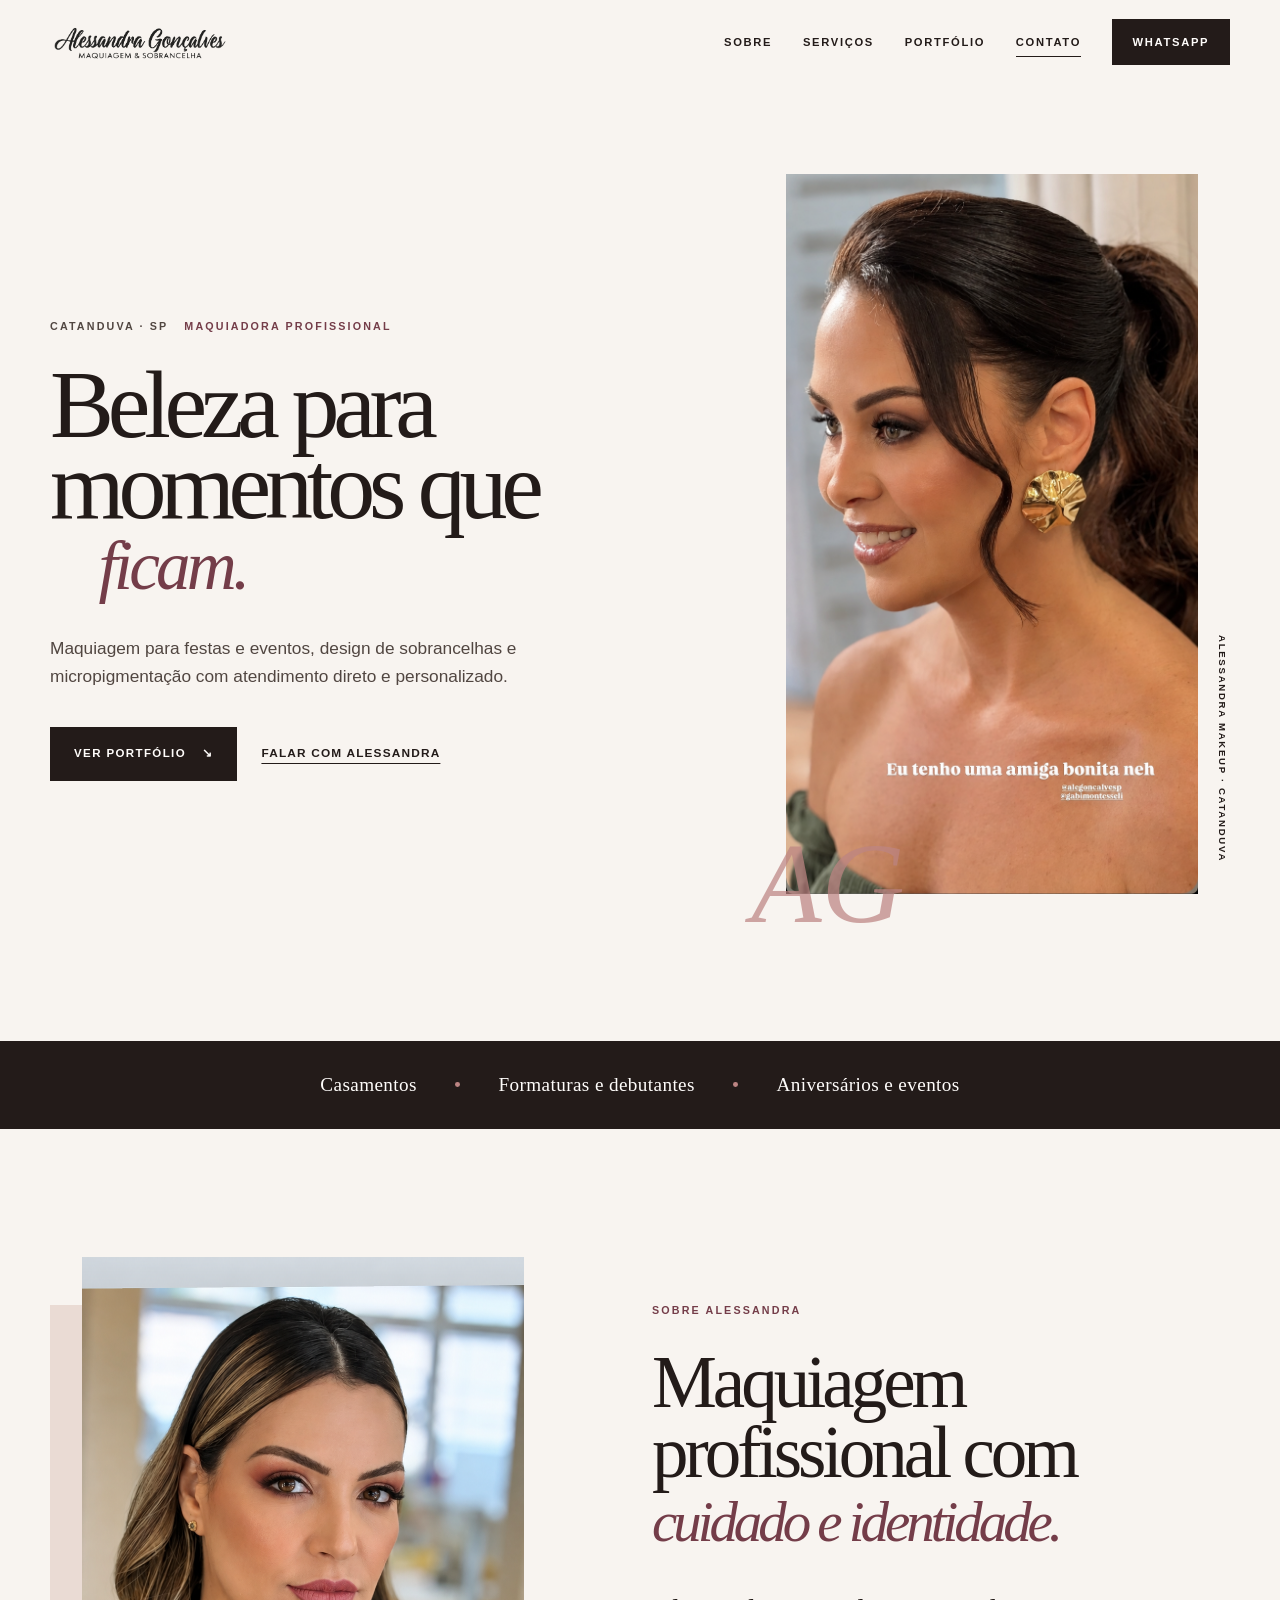
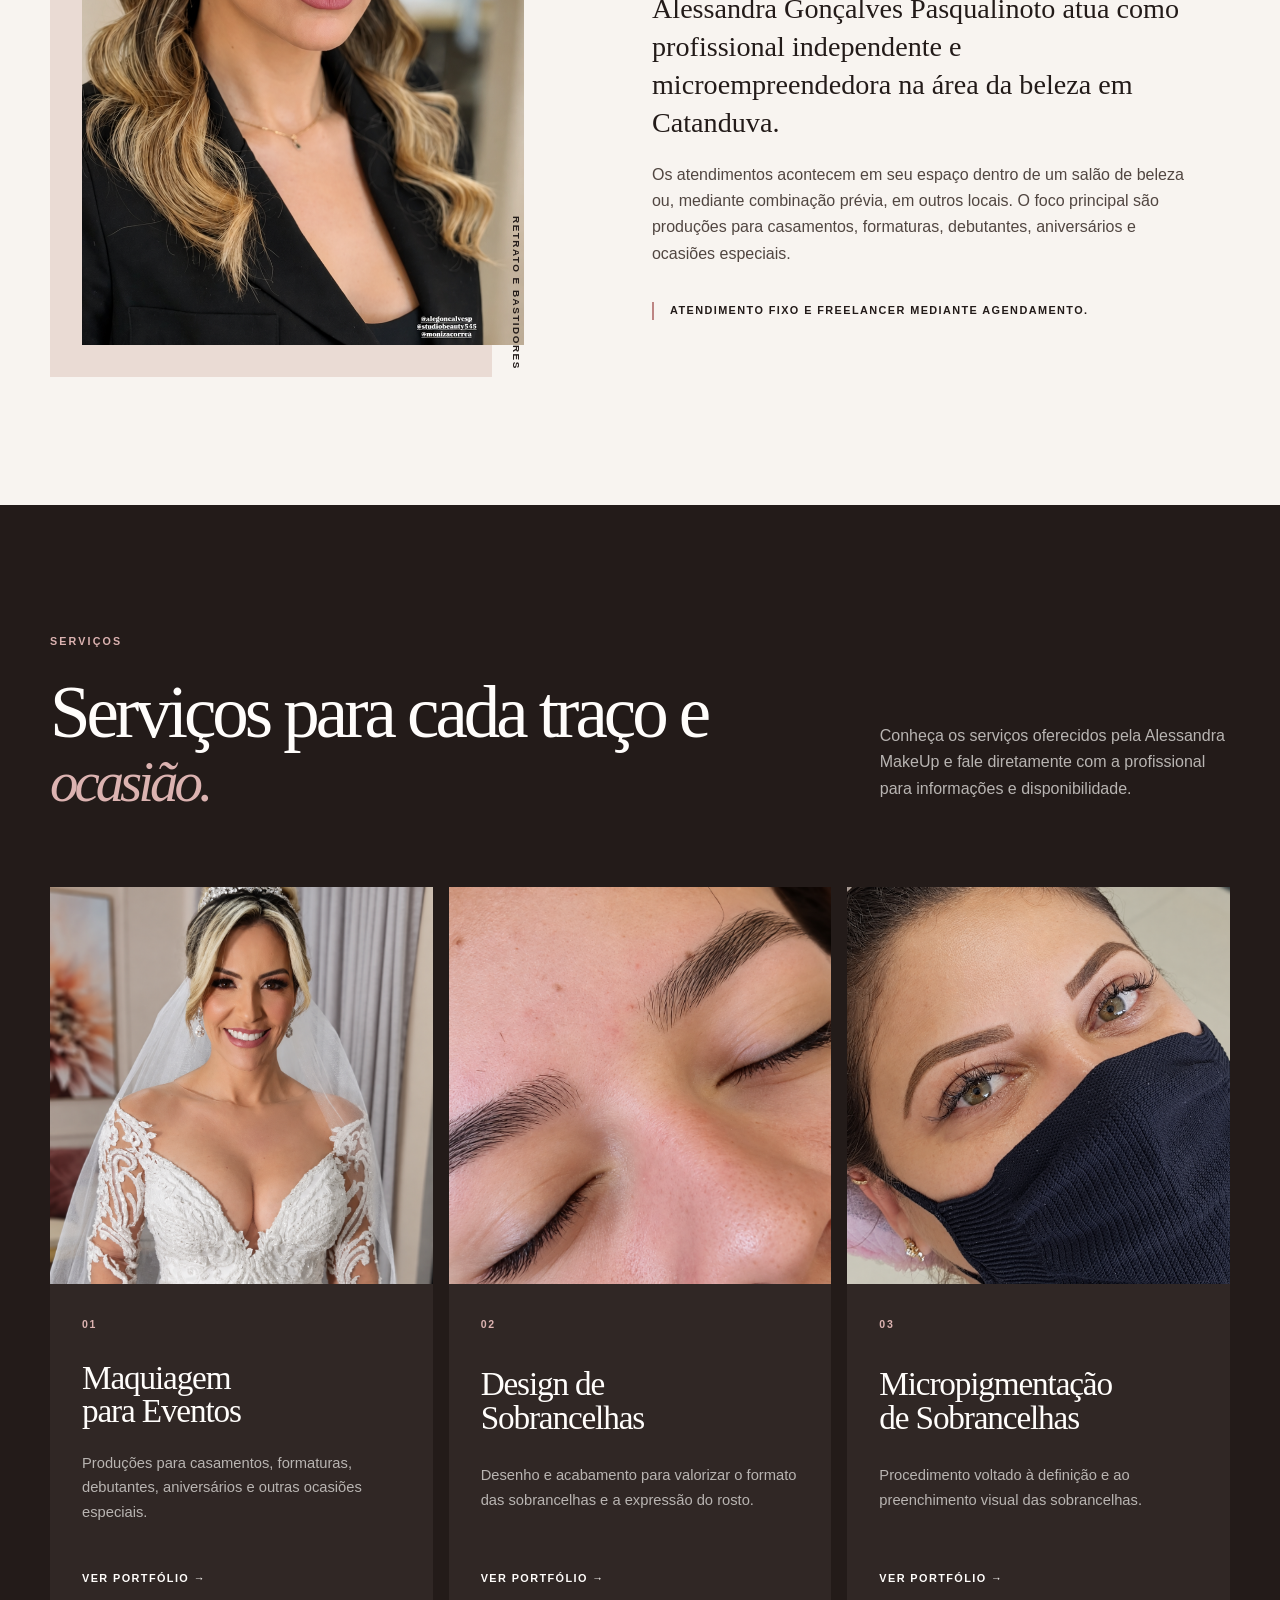
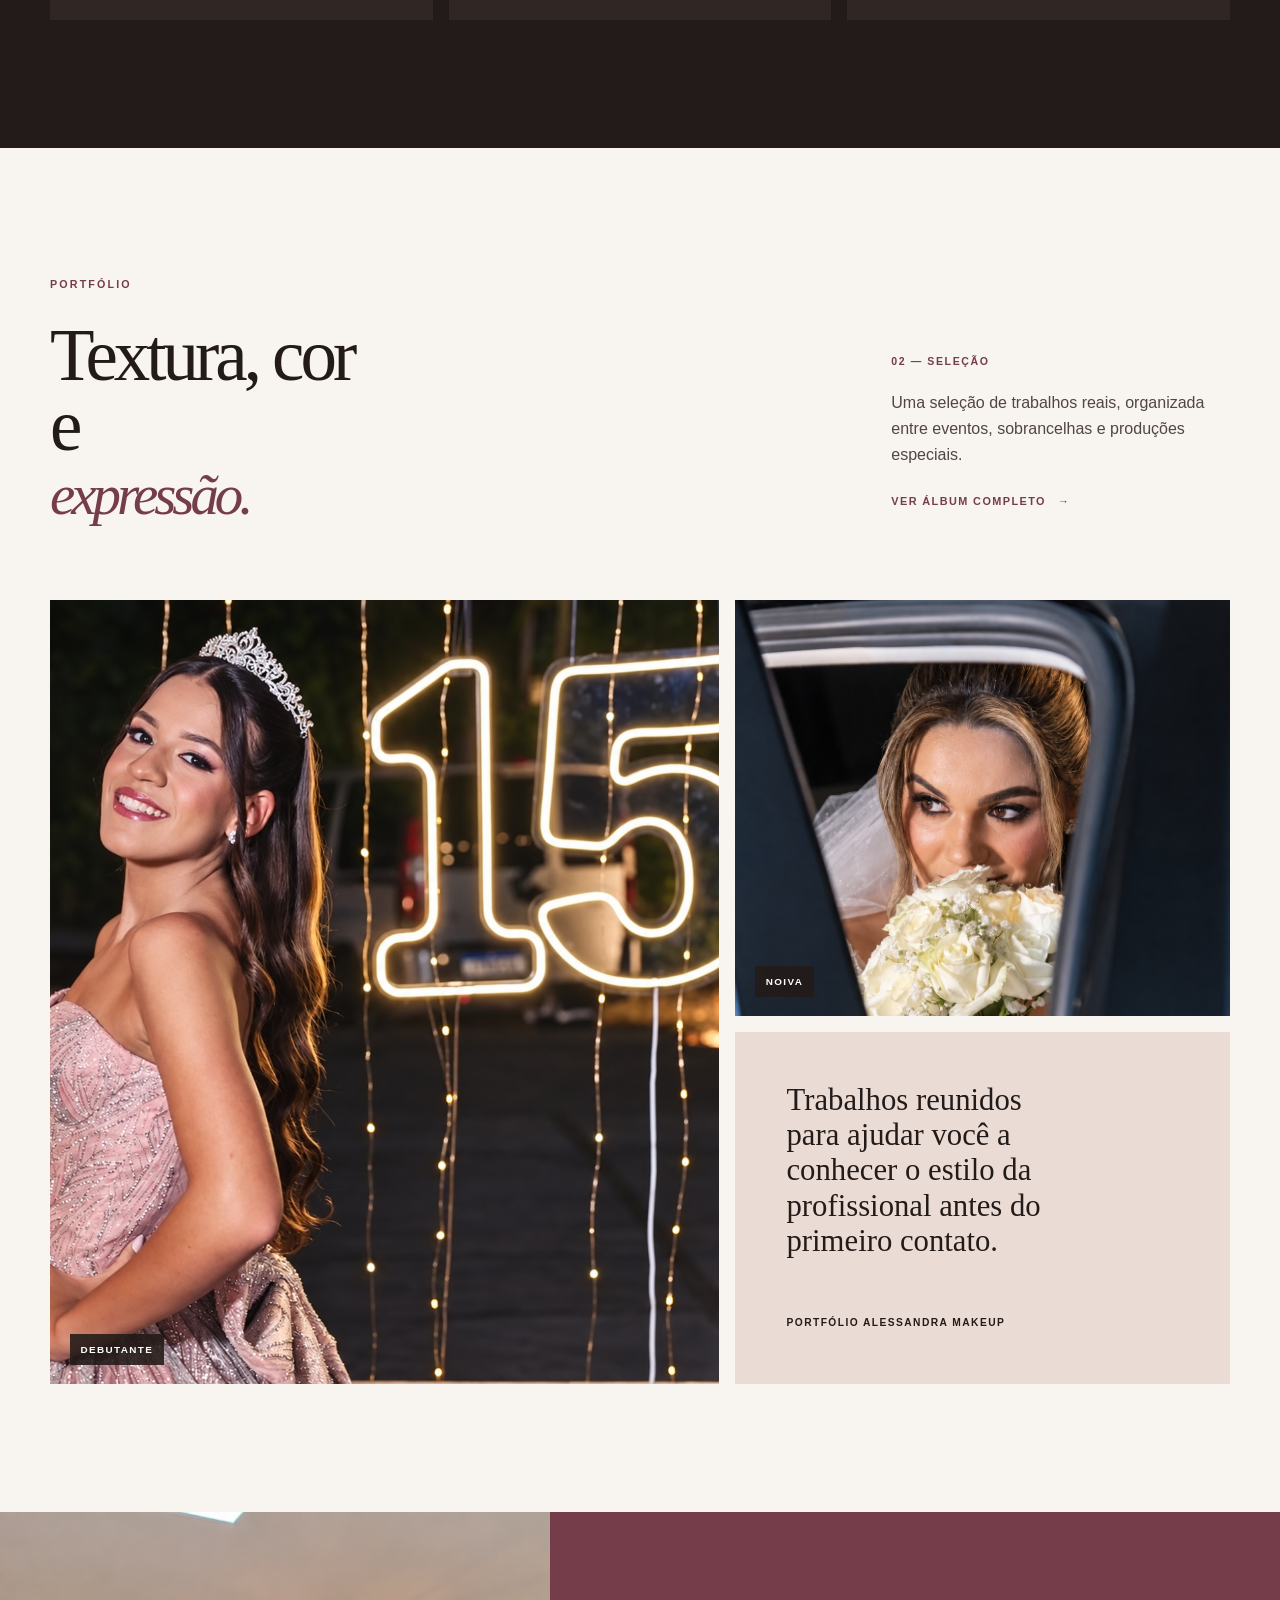
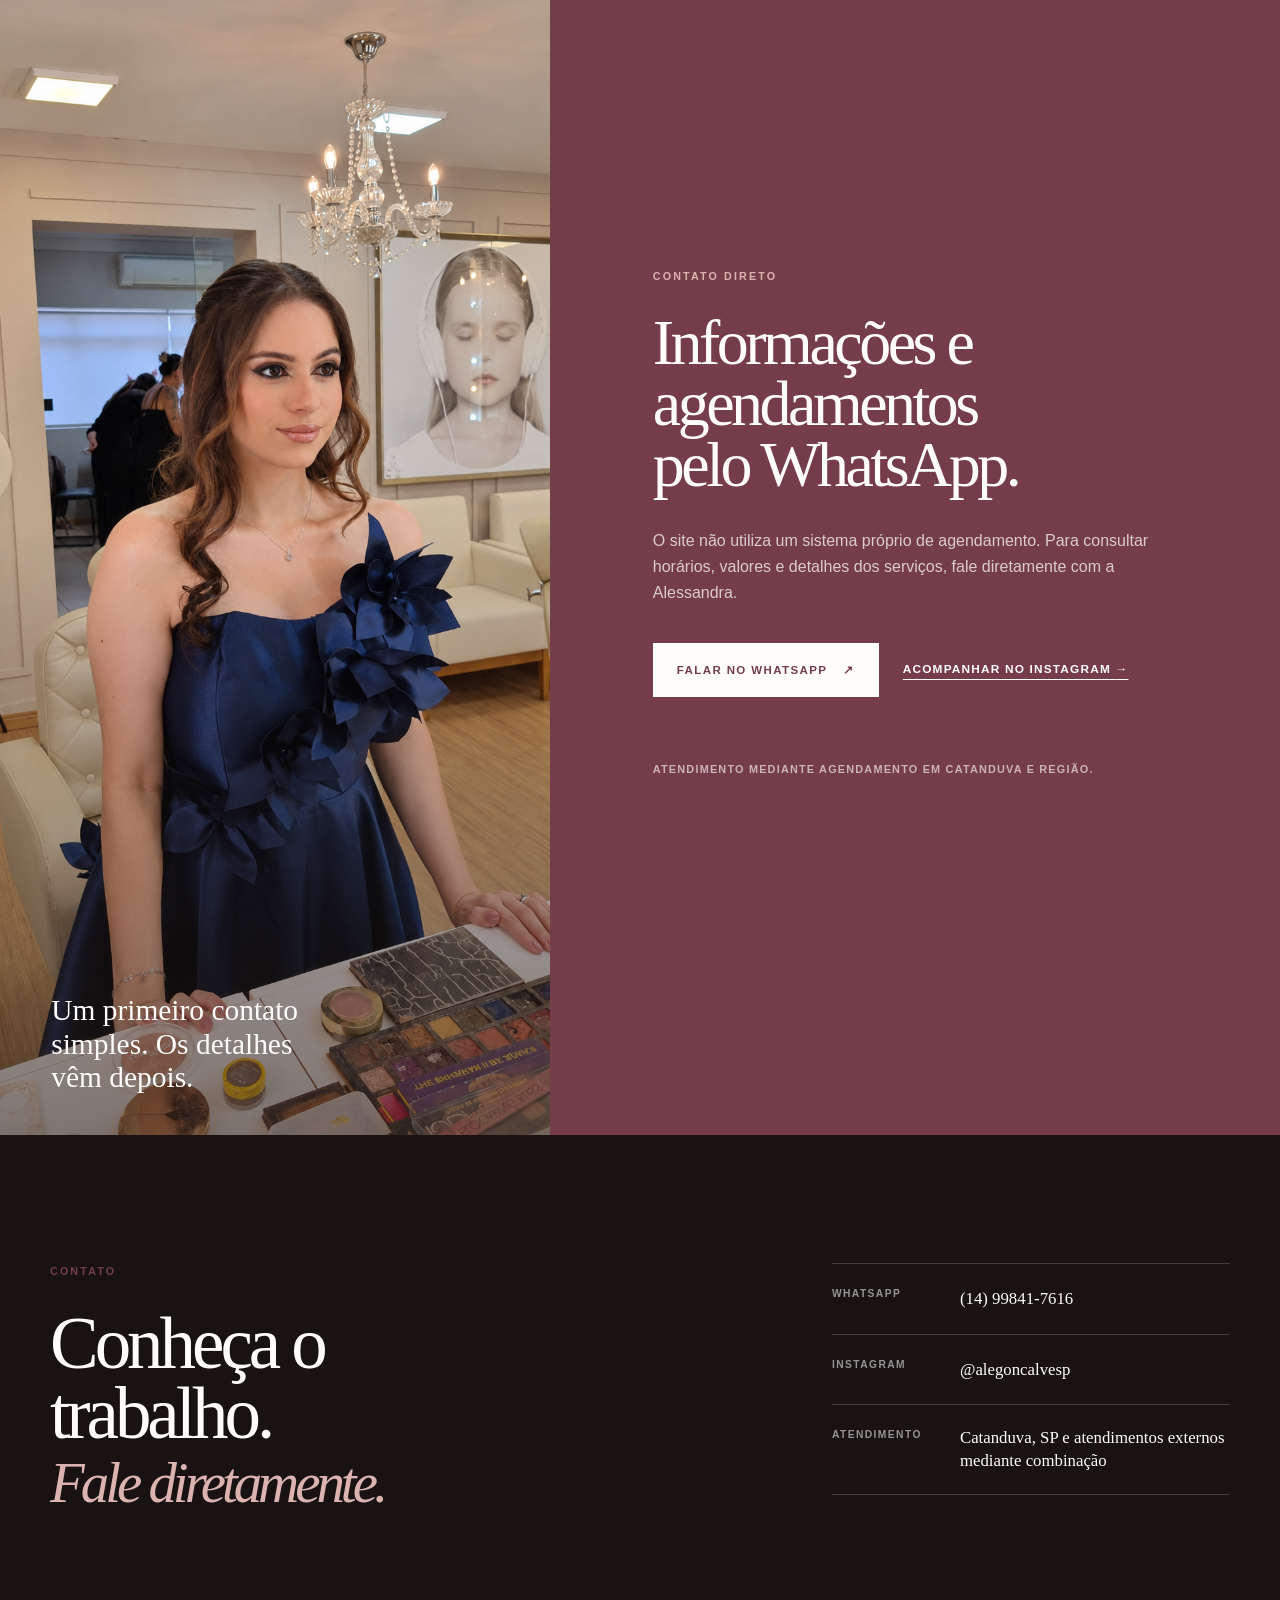
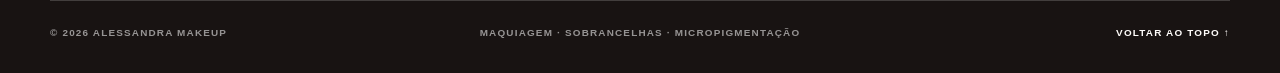
==== index.html @ fd6188e6 "cria site institucional da Alessandra MakeUp" ====
<!doctype html>
<html lang="pt-BR">
  <head>
    <meta charset="UTF-8" />
    <meta name="viewport" content="width=device-width, initial-scale=1.0" />
    <meta name="description" content="Portfólio da Alessandra MakeUp — maquiagem profissional, design de sobrancelhas e micropigmentação em Catanduva, SP." />
    <meta name="theme-color" content="#eadbd3" />
    <link rel="icon" type="image/svg+xml" href="data:image/svg+xml,%3Csvg xmlns='http://www.w3.org/2000/svg' viewBox='0 0 64 64'%3E%3Crect width='64' height='64' rx='16' fill='%23201512'/%3E%3Cpath d='M17 46 28.5 17h7L47 46h-8l-2-6.5H27L25 46Zm12-13h6l-3-9Z' fill='%23f7f0ea'/%3E%3C/svg%3E" />
    <title>Alessandra MakeUp | Maquiagem profissional em Catanduva</title>
    <link rel="stylesheet" href="styles.css?v=5" />
  </head>

  <body>
    <div class="scroll-progress" aria-hidden="true"><span></span></div>
    <a class="skip-link" href="#conteudo">Ir para o conteúdo</a>

    <header class="site-header">
      <a class="brand" href="#inicio" aria-label="Alessandra MakeUp — início">
        <img class="brand-logo" src="assets/logo-alessandra-goncalves.png?v=2" alt="Alessandra Gonçalves — Maquiagem &amp; Sobrancelha" />
      </a>
      <button class="menu-button" type="button" aria-expanded="false" aria-controls="main-nav" aria-label="Abrir menu">
        <span></span><span></span>
      </button>
      <nav class="main-nav" id="main-nav" aria-label="Navegação principal">
        <a href="#sobre">Sobre</a>
        <a href="#servicos">Serviços</a>
        <a href="#portfolio">Portfólio</a>
        <a href="#contato">Contato</a>
        <a class="nav-cta" href="https://wa.me/5514998417616?text=Ol%C3%A1%20Alessandra%2C%20vim%20pelo%20site%20e%20gostaria%20de%20saber%20mais%20sobre%20os%20servi%C3%A7os." target="_blank" rel="noopener noreferrer">WhatsApp</a>
      </nav>
    </header>

    <main id="conteudo">
      <section class="hero" id="inicio" aria-labelledby="hero-title">
        <div class="hero-copy" data-reveal>
          <p class="eyebrow"><span>Catanduva · SP</span> Maquiadora profissional</p>
          <h1 id="hero-title">Beleza para momentos que <em>ficam.</em></h1>
          <p class="hero-intro">Maquiagem para festas e eventos, design de sobrancelhas e micropigmentação com atendimento direto e personalizado.</p>
          <div class="hero-actions">
            <a class="button button-primary" href="#portfolio">Ver portfólio <span aria-hidden="true">↘</span></a>
            <a class="text-link" href="#contato">Falar com Alessandra</a>
          </div>
        </div>

        <div class="hero-art" data-reveal>
          <figure class="hero-image">
            <img src="assets/portfolio/maquiagem/maquiagem-01.png" alt="Maquiagem profissional com acabamento iluminado e penteado preso" width="1024" height="1536" />
          </figure>
          <p class="vertical-note">ALESSANDRA MAKEUP · CATANDUVA</p>
          <div class="hero-signature" aria-hidden="true">AG</div>
        </div>

        <div class="hero-index" aria-hidden="true"><span>01</span><span>06</span></div>
      </section>

      <div class="service-marquee" aria-label="Especialidades">
        <span>Casamentos</span><i aria-hidden="true"></i>
        <span>Formaturas e debutantes</span><i aria-hidden="true"></i>
        <span>Aniversários e eventos</span>
      </div>

      <section class="about section-shell" id="sobre" aria-labelledby="about-title">
        <div class="section-number" aria-hidden="true">01</div>
        <div class="about-image-wrap" data-reveal>
          <figure class="about-image">
            <img src="assets/portfolio/maquiagem/maquiagem-22.png" alt="Produção de maquiagem profissional em tons rosados" width="1024" height="1536" />
          </figure>
          <span class="image-caption">Retrato e bastidores</span>
        </div>
        <div class="about-copy" data-reveal>
          <p class="section-label">Sobre Alessandra</p>
          <h2 id="about-title">Maquiagem profissional com <em>cuidado e identidade.</em></h2>
          <p class="lead">Alessandra Gonçalves Pasqualinoto atua como profissional independente e microempreendedora na área da beleza em Catanduva.</p>
          <p>Os atendimentos acontecem em seu espaço dentro de um salão de beleza ou, mediante combinação prévia, em outros locais. O foco principal são produções para casamentos, formaturas, debutantes, aniversários e ocasiões especiais.</p>
          <p class="content-note">Atendimento fixo e freelancer mediante agendamento.</p>
        </div>
      </section>

      <section class="services" id="servicos" aria-labelledby="services-title">
        <div class="services-heading section-shell" data-reveal>
          <div>
            <p class="section-label section-label-light">Serviços</p>
            <h2 id="services-title">Serviços para cada traço e <em>ocasião.</em></h2>
          </div>
          <p>Conheça os serviços oferecidos pela Alessandra MakeUp e fale diretamente com a profissional para informações e disponibilidade.</p>
        </div>

        <div class="service-grid section-shell">
          <a class="service-card" href="maquiagem.html?v=4" data-reveal aria-label="Conhecer maquiagem para eventos">
            <div class="service-image service-image-one" aria-hidden="true"><img src="assets/portfolio/maquiagem/maquiagem-14.png" alt="" width="1024" height="1536" /></div>
            <div class="service-card-content">
              <span class="service-index">01</span><h3>Maquiagem<br />para Eventos</h3>
              <p>Produções para casamentos, formaturas, debutantes, aniversários e outras ocasiões especiais.</p>
              <span class="service-card-link">Ver portfólio <span aria-hidden="true">→</span></span>
            </div>
          </a>

          <a class="service-card" href="design-sobrancelhas.html?v=4" data-reveal aria-label="Conhecer design de sobrancelhas">
            <div class="service-image service-image-two" aria-hidden="true"><img src="assets/portfolio/design-sobrancelhas/design-03.png" alt="" width="1024" height="1024" /></div>
            <div class="service-card-content">
              <span class="service-index">02</span><h3>Design de<br />Sobrancelhas</h3>
              <p>Desenho e acabamento para valorizar o formato das sobrancelhas e a expressão do rosto.</p>
              <span class="service-card-link">Ver portfólio <span aria-hidden="true">→</span></span>
            </div>
          </a>

          <a class="service-card" href="micropigmentacao.html?v=4" data-reveal aria-label="Conhecer micropigmentação de sobrancelhas">
            <div class="service-image service-image-three" aria-hidden="true"><img src="assets/portfolio/micropigmentacao/micropigmentacao-01.png" alt="" width="1024" height="1024" /></div>
            <div class="service-card-content">
              <span class="service-index">03</span><h3>Micropigmentação<br />de Sobrancelhas</h3>
              <p>Procedimento voltado à definição e ao preenchimento visual das sobrancelhas.</p>
              <span class="service-card-link">Ver portfólio <span aria-hidden="true">→</span></span>
            </div>
          </a>
        </div>
      </section>

      <section class="portfolio section-shell" id="portfolio" aria-labelledby="portfolio-title">
        <div class="portfolio-heading" data-reveal>
          <div>
            <p class="section-label">Portfólio</p>
            <h2 id="portfolio-title">Textura, cor<br />e <em>expressão.</em></h2>
          </div>
          <div class="portfolio-intro">
            <span>02 — Seleção</span>
            <p>Uma seleção de trabalhos reais, organizada entre eventos, sobrancelhas e produções especiais.</p>
            <a class="portfolio-album-link" href="galeria.html?v=1">Ver álbum completo <span aria-hidden="true">→</span></a>
          </div>
        </div>

        <div class="portfolio-grid" data-reveal>
          <figure class="portfolio-item portfolio-main">
            <img src="assets/portfolio/maquiagem/maquiagem-19.png" alt="Maquiagem para festa de debutante" width="1024" height="1536" />
            <figcaption>Debutante</figcaption>
          </figure>
          <figure class="portfolio-item portfolio-wide">
            <img src="assets/portfolio/maquiagem/maquiagem-17.png" alt="Noiva com maquiagem profissional e buquê" width="1024" height="1536" />
            <figcaption>Noiva</figcaption>
          </figure>
          <figure class="portfolio-item portfolio-small">
            <img src="assets/portfolio/micropigmentacao/micropigmentacao-05.png" alt="Detalhe do resultado de sobrancelhas" width="1024" height="1024" />
            <figcaption>Sobrancelhas</figcaption>
          </figure>
          <div class="portfolio-quote">
            <p>Trabalhos reunidos para ajudar você a conhecer o estilo da profissional antes do primeiro contato.</p>
            <span>Portfólio Alessandra MakeUp</span>
          </div>
        </div>
      </section>

      <section class="booking" id="contato" aria-labelledby="booking-title">
        <div class="booking-art" data-reveal>
          <figure class="booking-image">
            <img src="assets/portfolio/maquiagem/maquiagem-21.png" alt="Cliente após produção de maquiagem profissional" width="1024" height="1536" />
          </figure>
          <p>Um primeiro contato simples. Os detalhes vêm depois.</p>
        </div>

        <div class="booking-form-wrap" data-reveal>
          <p class="section-label section-label-light">Contato direto</p>
          <h2 id="booking-title">Informações e agendamentos pelo WhatsApp.</h2>
          <p class="contact-copy">O site não utiliza um sistema próprio de agendamento. Para consultar horários, valores e detalhes dos serviços, fale diretamente com a Alessandra.</p>
          <div class="contact-actions">
            <a class="button button-light" href="https://wa.me/5514998417616?text=Ol%C3%A1%20Alessandra%2C%20vim%20pelo%20site%20e%20gostaria%20de%20saber%20mais%20sobre%20os%20servi%C3%A7os." data-contact="whatsapp" target="_blank" rel="noopener noreferrer">Falar no WhatsApp <span aria-hidden="true">↗</span></a>
            <a class="instagram-link" href="https://www.instagram.com/alegoncalvesp/" data-contact="instagram" target="_blank" rel="noopener noreferrer">Acompanhar no Instagram <span aria-hidden="true">→</span></a>
          </div>
          <p class="form-status" id="contact-status" role="status" aria-live="polite"></p>
          <p class="contact-helper">Atendimento mediante agendamento em Catanduva e região.</p>
        </div>
      </section>
    </main>

    <footer class="footer" id="rodape" aria-labelledby="contact-title">
      <div class="footer-top section-shell">
        <div class="footer-title" data-reveal>
          <p class="section-label">Contato</p>
          <h2 id="contact-title">Conheça o trabalho. <em>Fale diretamente.</em></h2>
        </div>
        <div class="contact-list" data-reveal>
          <div><span>WhatsApp</span><a href="https://wa.me/5514998417616?text=Ol%C3%A1%20Alessandra%2C%20vim%20pelo%20site%20e%20gostaria%20de%20saber%20mais%20sobre%20os%20servi%C3%A7os." target="_blank" rel="noopener noreferrer"><strong>(14) 99841-7616</strong></a></div>
          <div><span>Instagram</span><a href="https://www.instagram.com/alegoncalvesp/" target="_blank" rel="noopener noreferrer"><strong>@alegoncalvesp</strong></a></div>
          <div><span>Atendimento</span><strong>Catanduva, SP e atendimentos externos mediante combinação</strong></div>
        </div>
      </div>
      <div class="footer-bottom section-shell">
        <span>© <span id="current-year"></span> Alessandra MakeUp</span>
        <span>Maquiagem · Sobrancelhas · Micropigmentação</span>
        <a href="#inicio">Voltar ao topo ↑</a>
      </div>
    </footer>

    <script src="script.js"></script>
  </body>
</html>
---- styles.css ----
:root {
  --ink: #231b19;
  --ink-soft: #514641;
  --paper: #f8f4f0;
  --paper-strong: #fffdfb;
  --blush: #eadbd4;
  --rose: #bd8583;
  --wine: #743d49;
  --line: rgba(35, 27, 25, 0.14);
  --serif: Didot, "Bodoni MT", "Times New Roman", serif;
  --sans: Inter, "Segoe UI", Arial, sans-serif;
  --script: "Segoe Script", "Brush Script MT", cursive;
  --shell: min(1180px, calc(100vw - 4rem));
  --section-space: clamp(6rem, 10vw, 10rem);
}

* { box-sizing: border-box; }

html {
  scroll-behavior: smooth;
  scroll-padding-top: 1.5rem;
}

body {
  margin: 0;
  overflow-x: clip;
  background: var(--paper);
  color: var(--ink);
  font-family: var(--sans);
  font-size: 1rem;
  line-height: 1.65;
  text-rendering: optimizeLegibility;
}

body.menu-open { overflow: hidden; }

img {
  display: block;
  max-width: 100%;
}

a { color: inherit; }
button, input, select { font: inherit; }

::selection {
  background: var(--wine);
  color: var(--paper-strong);
}

.scroll-progress {
  position: fixed;
  z-index: 100;
  inset: 0 0 auto;
  height: 2px;
  pointer-events: none;
}

.scroll-progress span {
  display: block;
  width: 0;
  height: 100%;
  background: var(--wine);
}

.skip-link {
  position: fixed;
  z-index: 300;
  top: 1rem;
  left: 1rem;
  padding: 0.7rem 1rem;
  background: var(--ink);
  color: var(--paper-strong);
  transform: translateY(-180%);
}

.skip-link:focus { transform: translateY(0); }

.section-shell { width: var(--shell); margin-inline: auto; }

/* Cabeçalho editorial — parte natural do documento, sem flutuação */
.site-header {
  position: relative;
  z-index: 20;
  width: var(--shell);
  min-height: 5.25rem;
  margin-inline: auto;
  display: grid;
  grid-template-columns: minmax(10rem, 13rem) 1fr;
  align-items: center;
  gap: clamp(2rem, 6vw, 6rem);
  padding: 0.75rem 0;
  border: 0;
  background: transparent;
  box-shadow: none;
}

.brand {
  display: inline-flex;
  width: 100%;
  align-items: center;
  text-decoration: none;
}

.brand-logo {
  display: block;
  width: 100%;
  max-width: 12.5rem;
  max-height: 3.75rem;
  height: auto;
  object-fit: contain;
  object-position: left center;
}

.brand-mark,
.brand-name { display: none; }

.main-nav {
  display: flex;
  justify-content: flex-end;
  align-items: center;
  gap: clamp(1.25rem, 2.4vw, 2.5rem);
}

.main-nav a {
  position: relative;
  display: inline-flex;
  min-height: 2.75rem;
  align-items: center;
  color: var(--ink);
  font-size: 0.7rem;
  font-weight: 700;
  letter-spacing: 0.15em;
  text-decoration: none;
  text-transform: uppercase;
  white-space: nowrap;
}

.main-nav a:not(.nav-cta)::after {
  content: "";
  position: absolute;
  inset: auto 0 0.45rem;
  height: 1px;
  background: currentColor;
  transform: scaleX(0);
  transform-origin: right;
  transition: transform 220ms ease;
}

.main-nav a:hover::after,
.main-nav a:focus-visible::after,
.main-nav a.is-active::after {
  transform: scaleX(1);
  transform-origin: left;
}

.nav-cta {
  min-height: 2.85rem !important;
  padding: 0 1.3rem;
  background: var(--ink);
  color: var(--paper-strong) !important;
  transition: background 180ms ease, color 180ms ease;
}

.nav-cta:hover,
.nav-cta:focus-visible { background: var(--wine); }

.menu-button {
  display: none;
  width: 3rem;
  height: 3rem;
  border: 0;
  background: var(--ink);
  cursor: pointer;
}

.menu-button span {
  width: 1.15rem;
  height: 1px;
  background: var(--paper-strong);
  transition: transform 180ms ease;
}

.menu-button[aria-expanded="true"] span:first-child { transform: translateY(0.22rem) rotate(45deg); }
.menu-button[aria-expanded="true"] span:last-child { transform: translateY(-0.22rem) rotate(-45deg); }

/* Hero */
.hero {
  width: var(--shell);
  min-height: min(50rem, calc(100svh - 5.25rem));
  margin-inline: auto;
  display: grid;
  grid-template-columns: minmax(0, 1.05fr) minmax(22rem, 0.72fr);
  align-items: center;
  gap: clamp(3rem, 7vw, 7rem);
  padding: clamp(3.5rem, 7vw, 6rem) 0 clamp(5rem, 9vw, 8rem);
}

.hero-copy { max-width: 44rem; }

.eyebrow,
.section-label {
  margin: 0 0 1.75rem;
  color: var(--wine);
  font-size: 0.67rem;
  font-weight: 800;
  letter-spacing: 0.2em;
  text-transform: uppercase;
}

.eyebrow { display: flex; align-items: center; gap: 1rem; }
.eyebrow span { color: var(--ink-soft); }

.hero h1 {
  max-width: 12ch;
  margin: 0;
  font-family: var(--serif);
  font-size: clamp(4.5rem, 7.5vw, 8rem);
  font-weight: 400;
  letter-spacing: -0.065em;
  line-height: 0.85;
}

.hero h1 em,
.about-copy h2 em,
.services-heading h2 em,
.portfolio-heading h2 em,
.footer-title h2 em,
.service-detail-copy h1 em,
.gallery-heading h2 em {
  color: var(--wine);
  font-family: var(--script);
  font-weight: 400;
}

.hero h1 em {
  display: block;
  margin: 0.14em 0 0 0.7em;
  font-size: 0.72em;
  letter-spacing: -0.055em;
}

.hero-intro {
  max-width: 35rem;
  margin: 2.4rem 0 0;
  color: var(--ink-soft);
  font-size: clamp(1rem, 1.35vw, 1.15rem);
}

.hero-actions,
.contact-actions {
  display: flex;
  flex-wrap: wrap;
  align-items: center;
  gap: 1.5rem;
  margin-top: 2.25rem;
}

.button {
  display: inline-flex;
  min-height: 3.4rem;
  align-items: center;
  justify-content: center;
  gap: 1rem;
  padding: 0.85rem 1.5rem;
  border: 0;
  font-size: 0.72rem;
  font-weight: 800;
  letter-spacing: 0.12em;
  text-decoration: none;
  text-transform: uppercase;
  transition: transform 180ms ease, background 180ms ease, color 180ms ease;
}

.button:hover,
.button:focus-visible { transform: translateY(-2px); }

.button-primary { background: var(--ink); color: var(--paper-strong); }
.button-primary:hover { background: var(--wine); }

.text-link,
.instagram-link {
  font-size: 0.74rem;
  font-weight: 800;
  letter-spacing: 0.1em;
  text-underline-offset: 0.4rem;
  text-transform: uppercase;
}

.hero-art {
  position: relative;
  min-width: 0;
  padding: 0 2rem 2rem 0;
}

.hero-image {
  height: clamp(35rem, 62vw, 45rem);
  margin: 0;
  overflow: hidden;
  background: var(--blush);
}

.hero-image img {
  width: 100%;
  height: 100%;
  object-fit: cover;
  object-position: center 28%;
  transition: transform 800ms cubic-bezier(.2,.65,.2,1);
}

.hero-art:hover .hero-image img { transform: scale(1.025); }

.vertical-note {
  position: absolute;
  right: 0;
  bottom: 4rem;
  margin: 0;
  font-size: 0.6rem;
  font-weight: 800;
  letter-spacing: 0.18em;
  text-transform: uppercase;
  writing-mode: vertical-rl;
}

.hero-signature {
  position: absolute;
  left: -2.2rem;
  bottom: -1rem;
  color: var(--rose);
  font-family: var(--serif);
  font-size: clamp(5rem, 9vw, 9rem);
  font-style: italic;
  line-height: 1;
  opacity: 0.72;
}

.hero-index { display: none; }

.service-marquee {
  display: flex;
  min-height: 5.5rem;
  align-items: center;
  justify-content: center;
  gap: clamp(1.2rem, 3vw, 3rem);
  padding: 1.2rem 2rem;
  background: var(--ink);
  color: var(--paper-strong);
  font-family: var(--serif);
  font-size: clamp(1rem, 1.5vw, 1.25rem);
  letter-spacing: 0.02em;
}

.service-marquee i {
  width: 0.3rem;
  height: 0.3rem;
  border-radius: 50%;
  background: var(--rose);
}

/* Sobre */
.about {
  position: relative;
  display: grid;
  grid-template-columns: minmax(0, 0.82fr) minmax(0, 1fr);
  align-items: center;
  gap: clamp(4rem, 10vw, 9rem);
  padding-block: var(--section-space);
}

.section-number { display: none; }

.about-image-wrap { position: relative; padding: 0 0 2rem 2rem; }

.about-image {
  height: clamp(32rem, 55vw, 43rem);
  margin: 0;
  overflow: hidden;
  background: var(--blush);
}

.about-image::before {
  content: "";
  position: absolute;
  z-index: -1;
  inset: 3rem 2rem 0 0;
  background: var(--blush);
}

.about-image img { width: 100%; height: 100%; object-fit: cover; object-position: center 26%; }

.image-caption {
  position: absolute;
  right: 0;
  bottom: 0.45rem;
  font-size: 0.62rem;
  font-weight: 800;
  letter-spacing: 0.15em;
  text-transform: uppercase;
  writing-mode: vertical-rl;
}

.about-copy { max-width: 34rem; }

.about-copy h2,
.services-heading h2,
.portfolio-heading h2,
.footer-title h2,
.gallery-heading h2 {
  margin: 0;
  font-family: var(--serif);
  font-size: clamp(3rem, 5.7vw, 5.75rem);
  font-weight: 400;
  letter-spacing: -0.055em;
  line-height: 0.96;
}

.about-copy h2 em,
.services-heading h2 em,
.portfolio-heading h2 em,
.footer-title h2 em,
.gallery-heading h2 em { display: block; margin-top: 0.12em; font-size: 0.78em; }

.about-copy .lead {
  margin: 2.5rem 0 1.25rem;
  color: var(--ink);
  font-family: var(--serif);
  font-size: clamp(1.35rem, 2.2vw, 1.9rem);
  line-height: 1.35;
}

.about-copy > p:not(.section-label):not(.lead):not(.content-note) { color: var(--ink-soft); }

.content-note {
  margin-top: 2.2rem;
  padding-left: 1rem;
  border-left: 2px solid var(--rose);
  font-size: 0.68rem;
  font-weight: 800;
  letter-spacing: 0.13em;
  text-transform: uppercase;
}

/* Serviços */
.services {
  padding-block: var(--section-space);
  background: var(--ink);
  color: var(--paper-strong);
}

.services-heading {
  display: grid;
  grid-template-columns: minmax(0, 1.35fr) minmax(16rem, 0.65fr);
  align-items: end;
  gap: clamp(3rem, 8vw, 8rem);
}

.section-label-light { color: #dcb3b1; }
.services-heading h2 em { color: #dcb3b1; }
.services-heading > p { margin: 0 0 0.5rem; color: rgba(255,253,251,.68); }

.service-grid {
  display: grid;
  grid-template-columns: repeat(3, minmax(0, 1fr));
  gap: 1rem;
  margin-top: clamp(3rem, 6vw, 5rem);
}

.service-card {
  display: flex;
  min-width: 0;
  flex-direction: column;
  background: #302725;
  color: var(--paper-strong);
  text-decoration: none;
  transition: transform 250ms ease, background 250ms ease;
}

.service-card:hover,
.service-card:focus-visible { transform: translateY(-0.5rem); background: #3a2f2d; outline: none; }

.service-image {
  height: clamp(18rem, 31vw, 27rem);
  overflow: hidden;
  background: #493b38;
}

.service-image img {
  width: 100%;
  height: 100%;
  object-fit: cover;
  transition: transform 600ms cubic-bezier(.2,.65,.2,1);
}

.service-card:hover .service-image img { transform: scale(1.035); }
.service-image-one img { object-position: center 28%; }
.service-image-two img,
.service-image-three img { object-position: center; }

.service-card-content { display: grid; min-height: 21rem; padding: 2rem; }
.service-index { color: #dcb3b1; font-size: 0.66rem; font-weight: 800; letter-spacing: 0.16em; }

.service-card h3 {
  margin: 1.3rem 0 1rem;
  font-family: var(--serif);
  font-size: clamp(1.75rem, 2.6vw, 2.65rem);
  font-weight: 400;
  letter-spacing: -0.035em;
  line-height: 1.02;
}

.service-card p { margin: 0; color: rgba(255,253,251,.66); font-size: 0.92rem; }
.service-card-link { align-self: end; margin-top: 2rem; font-size: 0.68rem; font-weight: 800; letter-spacing: .13em; text-transform: uppercase; }

/* Portfólio */
.portfolio { padding-block: var(--section-space); }

.portfolio-heading {
  display: grid;
  grid-template-columns: minmax(0, 1.2fr) minmax(16rem, 0.55fr);
  align-items: end;
  gap: clamp(3rem, 8vw, 8rem);
  margin-bottom: clamp(3rem, 6vw, 5.5rem);
}

.portfolio-intro { padding-bottom: 0.6rem; }
.portfolio-intro > span { color: var(--wine); font-size: 0.66rem; font-weight: 800; letter-spacing: .15em; text-transform: uppercase; }
.portfolio-intro p { margin: 1rem 0 0; color: var(--ink-soft); }

.portfolio-album-link {
  display: inline-flex;
  align-items: center;
  gap: 0.75rem;
  margin-top: 1.5rem;
  color: var(--wine);
  font-size: 0.68rem;
  font-weight: 800;
  letter-spacing: 0.13em;
  text-decoration: none;
  text-transform: uppercase;
}

.portfolio-album-link span { transition: transform 180ms ease; }
.portfolio-album-link:hover span { transform: translateX(0.3rem); }

.portfolio-grid {
  display: grid;
  grid-template-columns: 1.15fr 0.85fr;
  grid-template-rows: 26rem 22rem;
  gap: 1rem;
}

.portfolio-item { position: relative; margin: 0; overflow: hidden; background: var(--blush); }
.portfolio-item img { width: 100%; height: 100%; object-fit: cover; transition: transform 650ms ease; }
.portfolio-item:hover img { transform: scale(1.025); }
.portfolio-item figcaption { position: absolute; left: 1.25rem; bottom: 1.15rem; padding: .45rem .65rem; background: rgba(35,27,25,.88); color: white; font-size: .62rem; font-weight: 800; letter-spacing: .14em; text-transform: uppercase; }
.portfolio-main { grid-row: 1 / 3; }
.portfolio-main img { object-position: center 18%; }
.portfolio-wide img { object-position: center 28%; }
.portfolio-small { display: none; }

.portfolio-quote {
  display: flex;
  flex-direction: column;
  justify-content: space-between;
  padding: clamp(2rem, 4vw, 3.5rem);
  background: var(--blush);
}

.portfolio-quote p { max-width: 18ch; margin: 0; font-family: var(--serif); font-size: clamp(1.6rem, 2.4vw, 2.35rem); line-height: 1.15; }
.portfolio-quote span { font-size: .64rem; font-weight: 800; letter-spacing: .14em; text-transform: uppercase; }

/* Contato */
.booking {
  display: grid;
  grid-template-columns: minmax(0, 0.86fr) minmax(0, 1.14fr);
  min-height: 44rem;
  background: var(--wine);
  color: var(--paper-strong);
}

.booking-art { position: relative; min-height: 44rem; overflow: hidden; }
.booking-image { height: 100%; margin: 0; }
.booking-image::after { content: ""; position: absolute; inset: 0; background: linear-gradient(180deg, transparent 50%, rgba(35,27,25,.52)); }
.booking-image img { width: 100%; height: 100%; object-fit: cover; object-position: center 25%; }
.booking-art > p { position: absolute; z-index: 1; left: clamp(1.5rem, 4vw, 4rem); right: 2rem; bottom: 2.5rem; max-width: 18ch; margin: 0; font-family: var(--serif); font-size: clamp(1.4rem, 2.3vw, 2.15rem); line-height: 1.15; }

.booking-form-wrap {
  display: flex;
  flex-direction: column;
  justify-content: center;
  padding: clamp(4rem, 8vw, 8rem);
}

.booking-form-wrap h2 { max-width: 12ch; margin: 0; font-family: var(--serif); font-size: clamp(3rem, 5vw, 5.25rem); font-weight: 400; letter-spacing: -.055em; line-height: .95; }
.contact-copy { max-width: 34rem; margin: 2rem 0 0; color: rgba(255,253,251,.74); }
.button-light { background: var(--paper-strong); color: var(--wine); }
.button-light:hover { background: var(--ink); color: var(--paper-strong); }
.instagram-link { color: var(--paper-strong); }
.form-status { min-height: 1.5rem; margin: 1rem 0 0; }
.contact-helper { margin: 1.5rem 0 0; color: rgba(255,253,251,.62); font-size: .68rem; font-weight: 700; letter-spacing: .11em; text-transform: uppercase; }

/* Footer */
.footer {
  padding: clamp(6rem, 10vw, 9rem) 0 2rem;
  background: #181312;
  color: var(--paper-strong);
}

.footer-top {
  display: grid;
  grid-template-columns: minmax(0, 1.15fr) minmax(18rem, .7fr);
  gap: clamp(4rem, 10vw, 10rem);
  align-items: start;
  padding-bottom: clamp(4rem, 7vw, 7rem);
}

.footer-title h2 { max-width: 10ch; }
.footer-title h2 em { color: #dcb3b1; }

.contact-list { border-top: 1px solid rgba(255,255,255,.18); }
.contact-list > div { display: grid; grid-template-columns: 7rem 1fr; gap: 1rem; padding: 1.35rem 0; border-bottom: 1px solid rgba(255,255,255,.18); }
.contact-list span { color: rgba(255,255,255,.55); font-size: .64rem; font-weight: 800; letter-spacing: .14em; text-transform: uppercase; }
.contact-list strong { font-family: var(--serif); font-size: 1.05rem; font-weight: 400; line-height: 1.35; }
.contact-list a { text-decoration: none; }
.contact-list a:hover { color: #dcb3b1; }

.footer-bottom {
  display: grid;
  grid-template-columns: 1fr auto 1fr;
  gap: 2rem;
  align-items: center;
  padding-top: 1.5rem;
  border-top: 1px solid rgba(255,255,255,.18);
  color: rgba(255,255,255,.55);
  font-size: .62rem;
  font-weight: 700;
  letter-spacing: .12em;
  text-transform: uppercase;
}

.footer-bottom span:nth-child(2) { text-align: center; }
.footer-bottom a { color: var(--paper-strong); text-align: right; text-decoration: none; }

/* Páginas de serviço */
.service-page { background: var(--paper); }
.service-detail-hero {
  width: var(--shell);
  min-height: 42rem;
  margin-inline: auto;
  display: grid;
  grid-template-columns: minmax(0, 1fr) minmax(22rem, .72fr);
  gap: clamp(3rem, 8vw, 8rem);
  align-items: center;
  padding: clamp(3rem, 6vw, 6rem) 0 var(--section-space);
}

.service-detail-hero > * { min-width: 0; }
.service-breadcrumb { display: inline-flex; align-items: center; gap: .75rem; margin-bottom: 2.5rem; color: var(--ink-soft); font-size: .68rem; font-weight: 800; letter-spacing: .13em; text-decoration: none; text-transform: uppercase; }

.service-detail-copy h1 {
  max-width: 10ch;
  margin: 0;
  font-family: var(--serif);
  font-size: clamp(4rem, 7vw, 7rem);
  font-weight: 400;
  letter-spacing: -.06em;
  line-height: .9;
  overflow-wrap: anywhere;
}

.service-detail-copy h1 em { display: block; margin-top: .12em; font-size: .72em; }
.service-detail-copy > p:not(.section-label) { max-width: 36rem; margin: 2rem 0 0; color: var(--ink-soft); font-size: 1.05rem; }
.service-facts { display: flex; flex-wrap: wrap; gap: .65rem; margin-top: 2rem; }
.service-facts span { padding: .5rem .75rem; background: var(--blush); font-size: .63rem; font-weight: 800; letter-spacing: .11em; text-transform: uppercase; }
.service-detail-cover { height: clamp(34rem, 58vw, 45rem); margin: 0; overflow: hidden; background: var(--blush); }
.service-detail-cover img { width: 100%; height: 100%; object-fit: cover; object-position: center 24%; }

.gallery-section { padding-block: var(--section-space); background: var(--ink); color: var(--paper-strong); }
.gallery-heading { display: grid; grid-template-columns: minmax(0, 1.2fr) minmax(16rem, .6fr); align-items: end; gap: clamp(3rem, 8vw, 8rem); }
.gallery-heading h2 em { color: #dcb3b1; }
.gallery-heading > p { margin: 0 0 .5rem; color: rgba(255,253,251,.66); }

.work-gallery { display: grid; grid-template-columns: repeat(12, 1fr); gap: .85rem; margin-top: clamp(3rem, 6vw, 5rem); }
.work-gallery figure { position: relative; grid-column: span 4; height: 27rem; margin: 0; overflow: hidden; background: #3c312f; }
.work-gallery figure.gallery-wide { grid-column: span 8; }
.work-gallery figure.gallery-tall { height: 36rem; }
.work-gallery img { width: 100%; height: 100%; object-fit: cover; transition: transform 500ms ease; }
.work-gallery figure:hover img { transform: scale(1.025); }
.work-gallery figcaption { position: absolute; left: 1rem; bottom: 1rem; padding: .4rem .55rem; background: rgba(24,19,18,.82); font-size: .6rem; font-weight: 800; letter-spacing: .13em; text-transform: uppercase; }

.service-cta { display: flex; min-height: 21rem; align-items: center; justify-content: space-between; gap: 3rem; }
.service-cta h2 { max-width: 15ch; margin: 0; font-family: var(--serif); font-size: clamp(2.5rem, 4vw, 4.5rem); font-weight: 400; letter-spacing: -.045em; line-height: 1; }

/* Álbum completo */
.album-hero {
  display: grid;
  grid-template-columns: minmax(0, 1.25fr) minmax(18rem, 0.55fr);
  align-items: end;
  gap: clamp(3rem, 8vw, 8rem);
  padding: clamp(4rem, 8vw, 8rem) 0 clamp(5rem, 9vw, 8rem);
}

.album-hero h1 {
  max-width: 12ch;
  margin: 0;
  font-family: var(--serif);
  font-size: clamp(4rem, 7vw, 7rem);
  font-weight: 400;
  letter-spacing: -0.06em;
  line-height: 0.9;
}

.album-hero h1 em,
.album-category-heading h2 em {
  display: block;
  margin-top: 0.12em;
  color: var(--wine);
  font-family: var(--script);
  font-size: 0.72em;
  font-weight: 400;
}

.album-intro > p { margin: 0; color: var(--ink-soft); }

.album-nav {
  display: grid;
  margin-top: 2rem;
  border-top: 1px solid var(--line);
}

.album-nav a {
  display: flex;
  align-items: center;
  justify-content: space-between;
  gap: 1rem;
  padding: 0.85rem 0;
  border-bottom: 1px solid var(--line);
  font-size: 0.7rem;
  font-weight: 800;
  letter-spacing: 0.1em;
  text-decoration: none;
  text-transform: uppercase;
}

.album-nav span { color: var(--wine); }

.album-category { padding-block: var(--section-space); }
.album-category-tinted { background: var(--blush); }

.album-category-heading {
  display: grid;
  grid-template-columns: minmax(0, 1.15fr) minmax(16rem, 0.5fr);
  align-items: end;
  gap: clamp(3rem, 8vw, 8rem);
  margin-bottom: clamp(3rem, 6vw, 5rem);
}

.album-category-heading h2 {
  margin: 0;
  font-family: var(--serif);
  font-size: clamp(3rem, 5.7vw, 5.5rem);
  font-weight: 400;
  letter-spacing: -0.055em;
  line-height: 0.95;
}

.album-category-heading > p { margin: 0 0 0.5rem; color: var(--ink-soft); }

.album-grid {
  display: grid;
  grid-template-columns: repeat(3, minmax(0, 1fr));
  gap: 1rem;
}

.album-grid figure {
  position: relative;
  height: clamp(22rem, 36vw, 34rem);
  margin: 0;
  overflow: hidden;
  background: var(--blush);
}

.album-grid figure:nth-child(6n + 2),
.album-grid figure:nth-child(6n + 5) { height: clamp(18rem, 30vw, 28rem); }

.album-grid img {
  width: 100%;
  height: 100%;
  object-fit: cover;
  transition: transform 550ms ease;
}

.album-grid figure:hover img { transform: scale(1.025); }

.album-grid figcaption {
  position: absolute;
  left: 1rem;
  bottom: 1rem;
  padding: 0.4rem 0.55rem;
  background: rgba(24, 19, 18, 0.82);
  color: var(--paper-strong);
  font-size: 0.58rem;
  font-weight: 800;
  letter-spacing: 0.12em;
  text-transform: uppercase;
}

.album-grid-small figure { height: clamp(20rem, 31vw, 29rem); }
.album-page .footer { padding-top: 2rem; }

.js [data-reveal] { opacity: 0; transform: translateY(1.5rem); transition: opacity 650ms ease, transform 650ms ease; }
.js [data-reveal].is-visible { opacity: 1; transform: translateY(0); }

:focus-visible { outline: 2px solid var(--wine); outline-offset: 4px; }
.services :focus-visible,
.booking :focus-visible,
.gallery-section :focus-visible,
.footer :focus-visible { outline-color: #dcb3b1; }

@media (max-width: 1000px) {
  :root { --shell: min(900px, calc(100vw - 3rem)); }

  .site-header { grid-template-columns: 11rem 1fr; gap: 2rem; }
  .main-nav { gap: 1.15rem; }
  .main-nav a { font-size: .62rem; }

  .hero { grid-template-columns: minmax(0, 1fr) minmax(20rem, .78fr); gap: 3rem; }
  .hero h1 { font-size: clamp(4.25rem, 8.8vw, 6.5rem); }
  .hero-signature { left: -1rem; }

  .about { gap: 4rem; }
  .services-heading,
  .portfolio-heading,
  .gallery-heading { grid-template-columns: 1fr .55fr; gap: 3rem; }

  .service-grid { grid-template-columns: 1fr; }
  .service-card { display: grid; grid-template-columns: minmax(18rem, .8fr) 1fr; }
  .service-image { height: 28rem; }
  .service-card-content { min-height: auto; }

  .booking-form-wrap { padding: 4rem; }
  .footer-top { gap: 4rem; }

  .service-detail-hero { grid-template-columns: 1fr .72fr; gap: 3rem; }
  .work-gallery figure { grid-column: span 6; }
  .work-gallery figure.gallery-wide { grid-column: span 12; }

  .album-hero,
  .album-category-heading { grid-template-columns: 1fr 0.55fr; gap: 3rem; }
  .album-grid { grid-template-columns: repeat(2, minmax(0, 1fr)); }
}

@media (max-width: 760px) {
  :root {
    --shell: calc(100vw - 2rem);
    --section-space: 5.5rem;
  }

  html { scroll-padding-top: 1rem; }

  .site-header {
    min-height: 4.5rem;
    grid-template-columns: minmax(0, 9.5rem) 3rem;
    justify-content: space-between;
    gap: 1rem;
    padding: .55rem 0;
  }

  .brand-logo { max-width: 9.5rem; max-height: 3rem; }
  .menu-button { display: grid; place-content: center; gap: .42rem; }

  .main-nav {
    position: fixed;
    z-index: 90;
    inset: 0;
    display: flex;
    flex-direction: column;
    justify-content: center;
    gap: 1.2rem;
    padding: 6rem 2rem 2rem;
    background: var(--ink);
    opacity: 0;
    pointer-events: none;
    transform: translateY(-1rem);
    transition: opacity 180ms ease, transform 180ms ease;
  }

  .main-nav.is-open { opacity: 1; pointer-events: auto; transform: none; }
  .main-nav a { min-height: 3.4rem; color: var(--paper-strong); font-family: var(--serif); font-size: 1.65rem; font-weight: 400; letter-spacing: 0; text-transform: none; }
  .main-nav .nav-cta { margin-top: 1rem; padding: 0 1.5rem; background: var(--paper-strong); color: var(--ink) !important; font-family: var(--sans); font-size: .72rem; font-weight: 800; letter-spacing: .12em; text-transform: uppercase; }
  .menu-button { position: relative; z-index: 100; }

  .hero {
    min-height: auto;
    grid-template-columns: 1fr;
    gap: 3rem;
    padding: 3.5rem 0 5rem;
  }

  .hero h1 { max-width: 10ch; font-size: clamp(4rem, 19vw, 6.25rem); }
  .hero h1 em { margin-left: .25em; }
  .hero-intro { font-size: 1rem; }
  .hero-art { padding: 0 1rem 1.25rem 0; }
  .hero-image { height: 34rem; }
  .hero-signature { left: auto; right: -0.25rem; bottom: -1rem; font-size: 6rem; }
  .vertical-note { right: -.15rem; bottom: 3rem; }

  .service-marquee { justify-content: flex-start; overflow: hidden; gap: 1.25rem; white-space: nowrap; }
  .service-marquee span { font-size: .95rem; }

  .about { grid-template-columns: 1fr; gap: 3.5rem; }
  .about-image-wrap { padding: 0 1.5rem 1.5rem 0; }
  .about-image { height: 36rem; }
  .about-copy h2,
  .services-heading h2,
  .portfolio-heading h2,
  .footer-title h2,
  .gallery-heading h2 { font-size: clamp(3rem, 14vw, 4.6rem); }

  .services-heading,
  .portfolio-heading,
  .gallery-heading,
  .footer-top { grid-template-columns: 1fr; gap: 2.25rem; }

  .service-card { display: flex; }
  .service-image { height: 25rem; }
  .service-card-content { min-height: 19rem; padding: 1.6rem; }

  .portfolio-grid { grid-template-columns: 1fr; grid-template-rows: 35rem 24rem auto; }
  .portfolio-main { grid-row: auto; }
  .portfolio-wide { grid-row: auto; }
  .portfolio-quote { min-height: 18rem; }

  .booking { grid-template-columns: 1fr; }
  .booking-art { min-height: 34rem; }
  .booking-form-wrap { padding: 4.5rem 1rem 5rem; }
  .booking-form-wrap h2 { font-size: clamp(3rem, 14vw, 4.5rem); }

  .footer { padding-top: 5.5rem; }
  .contact-list > div { grid-template-columns: 1fr; gap: .45rem; }
  .footer-bottom { grid-template-columns: 1fr; gap: .65rem; text-align: left; }
  .footer-bottom span:nth-child(2),
  .footer-bottom a { text-align: left; }

  .service-detail-hero { grid-template-columns: 1fr; gap: 3rem; padding: 3rem 0 5.5rem; }
  .service-detail-copy h1 { font-size: clamp(3.7rem, 16vw, 5.8rem); }
  .service-detail-cover { height: 36rem; }
  .gallery-heading { gap: 2rem; }
  .work-gallery { grid-template-columns: 1fr; }
  .work-gallery figure,
  .work-gallery figure.gallery-wide,
  .work-gallery figure.gallery-tall { grid-column: auto; height: 29rem; }
  .service-cta { min-height: 24rem; flex-direction: column; align-items: flex-start; justify-content: center; }

  .album-hero,
  .album-category-heading { grid-template-columns: 1fr; gap: 2.25rem; }
  .album-hero { padding: 3.5rem 0 5.5rem; }
  .album-hero h1 { font-size: clamp(3.7rem, 16vw, 5.8rem); }
  .album-category-heading h2 { font-size: clamp(3rem, 14vw, 4.6rem); }
  .album-grid { grid-template-columns: 1fr; }
  .album-grid figure,
  .album-grid figure:nth-child(6n + 2),
  .album-grid figure:nth-child(6n + 5),
  .album-grid-small figure { height: 31rem; }
}

@media (max-width: 420px) {
  .hero h1 { font-size: 3.75rem; }
  .hero-image { height: 30rem; }
  .about-image { height: 31rem; }
  .service-image { height: 22rem; }
  .portfolio-grid { grid-template-rows: 31rem 22rem auto; }
}

@media (prefers-reduced-motion: reduce) {
  html { scroll-behavior: auto; }
  *, *::before, *::after { scroll-behavior: auto !important; transition: none !important; animation: none !important; }
  .js [data-reveal] { opacity: 1; transform: none; }
}
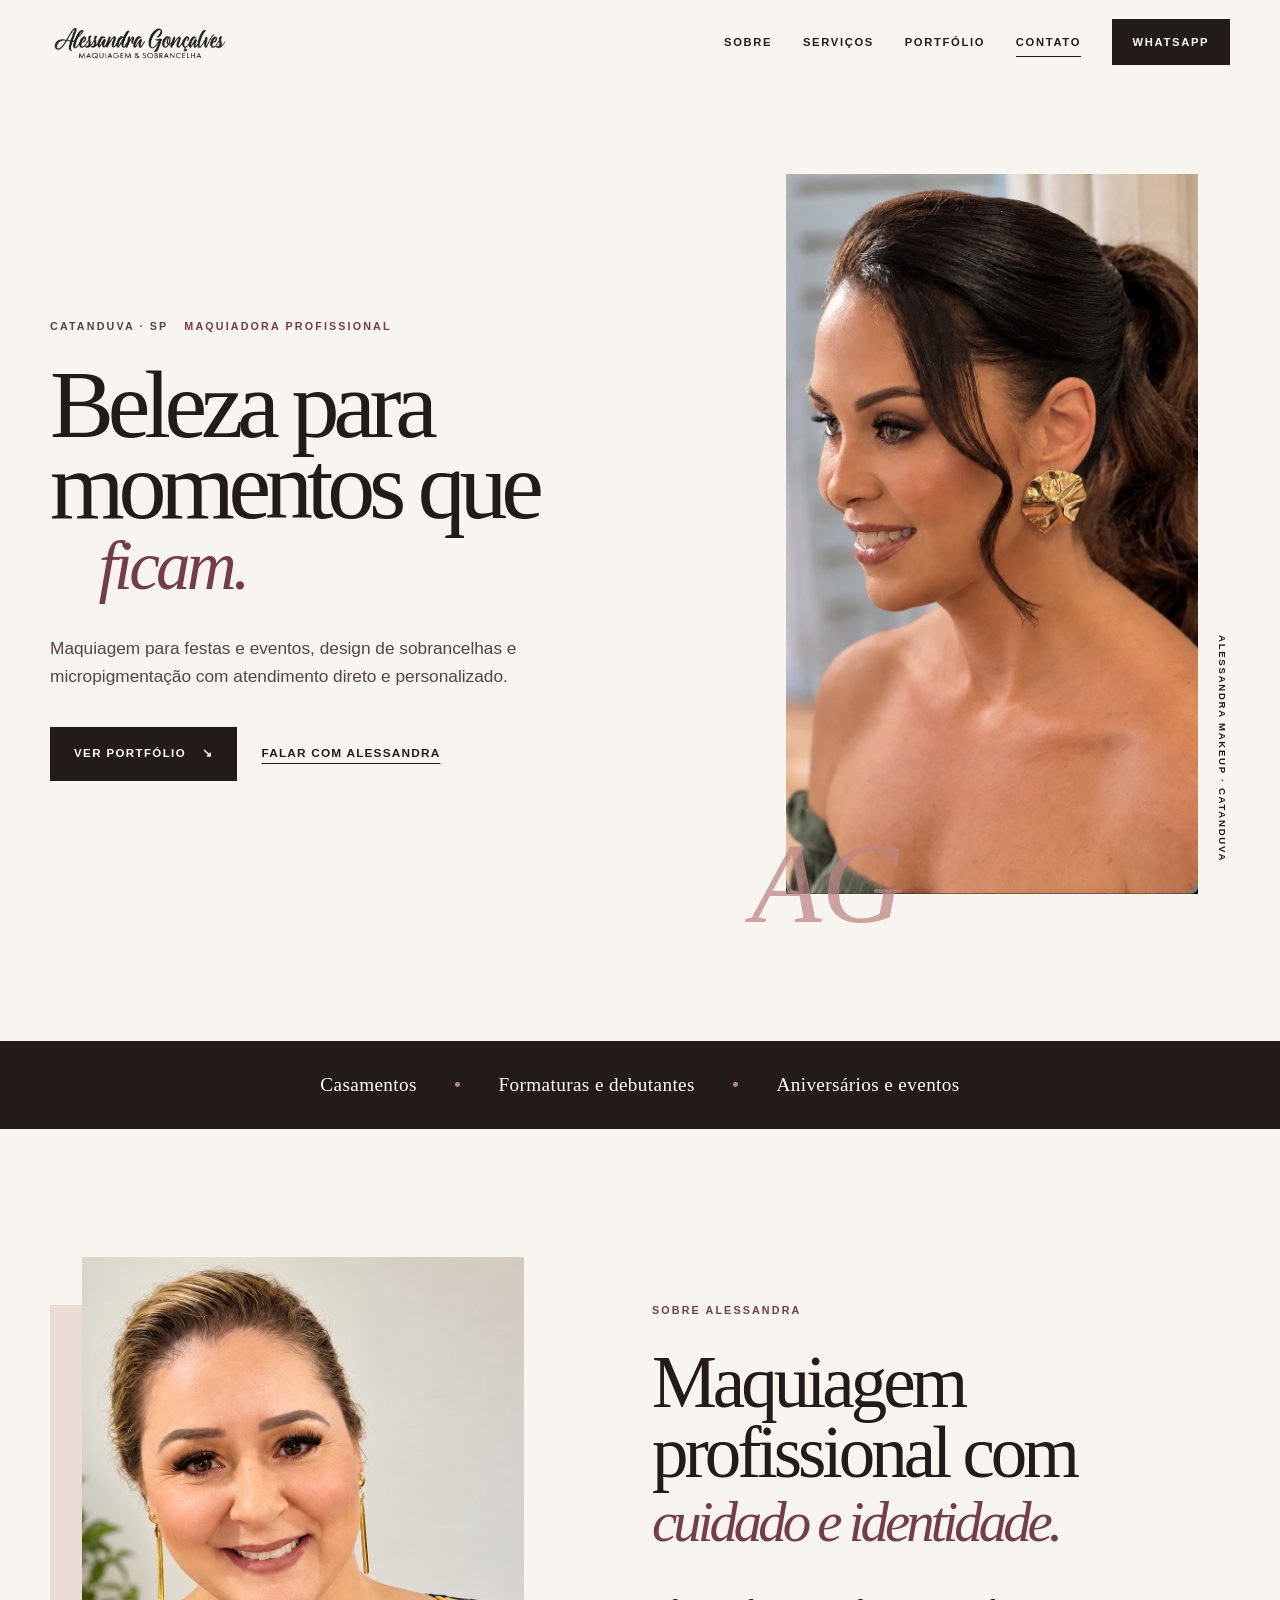
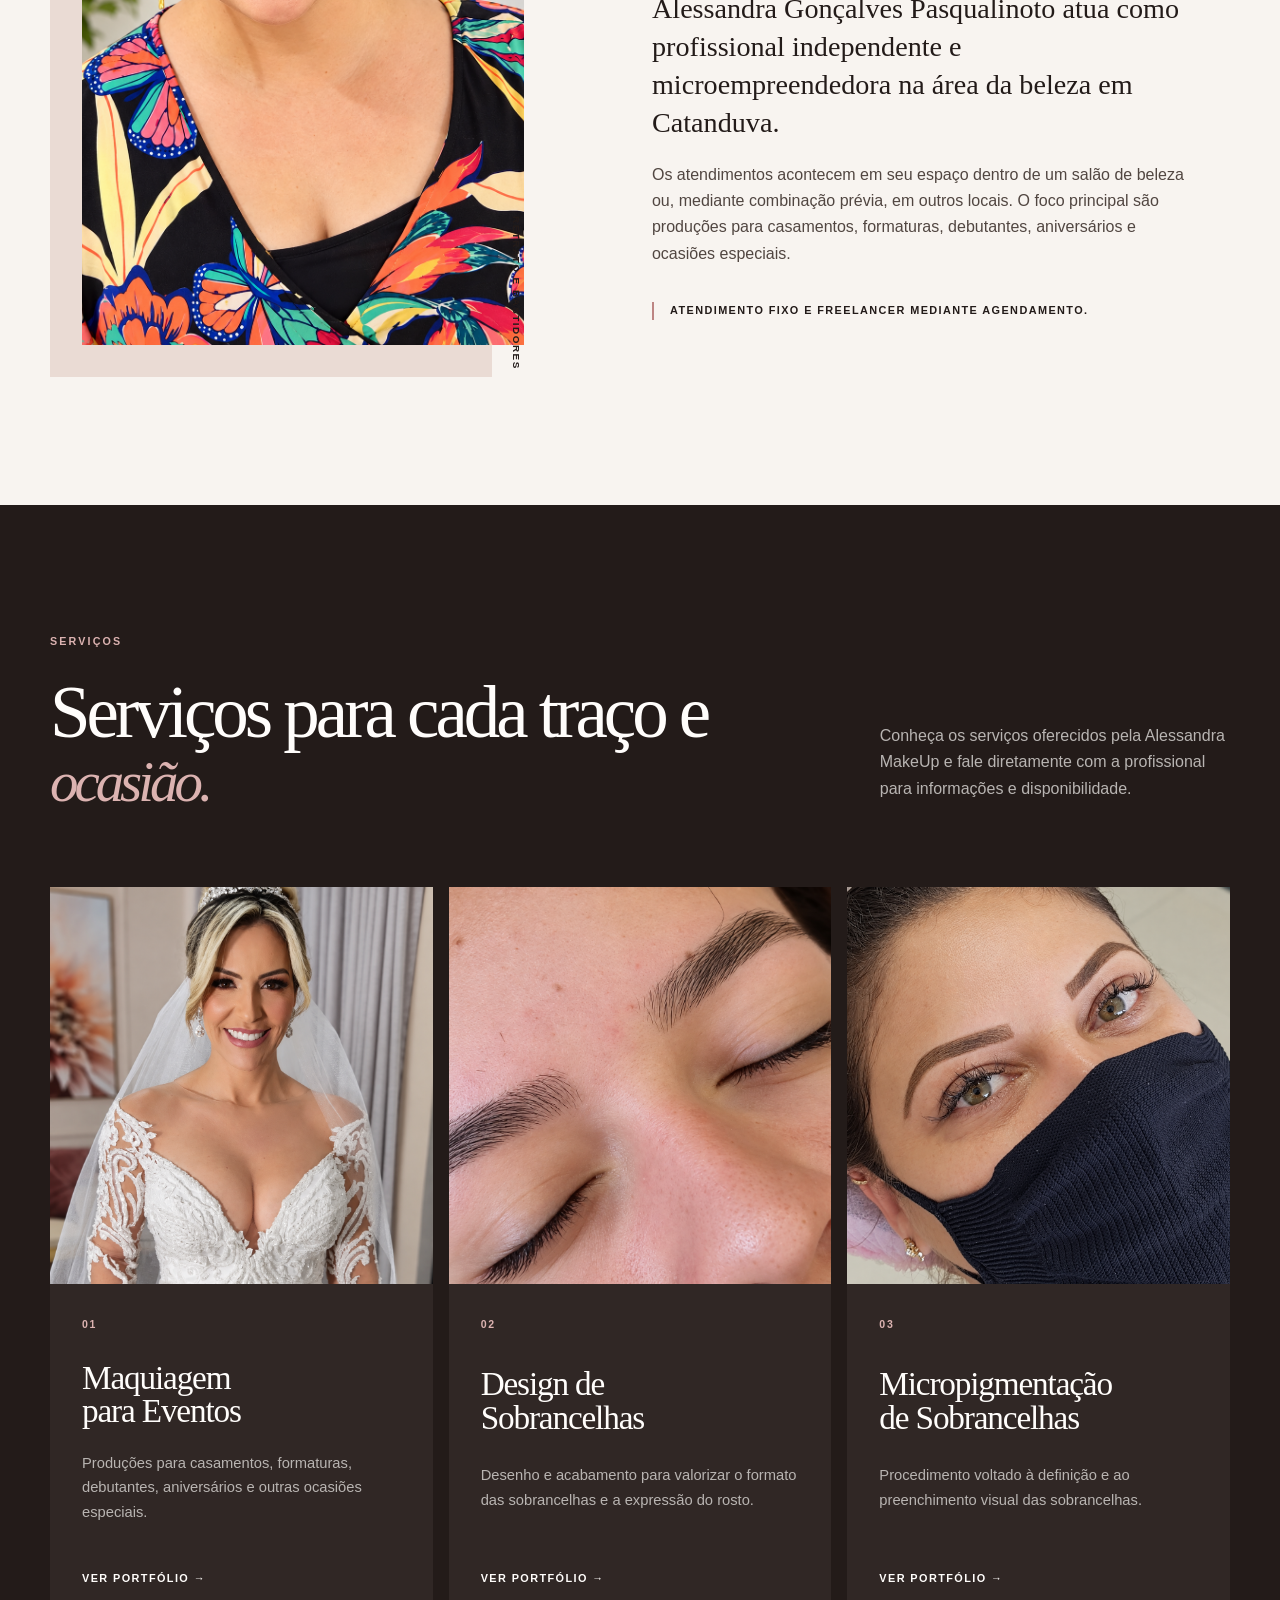
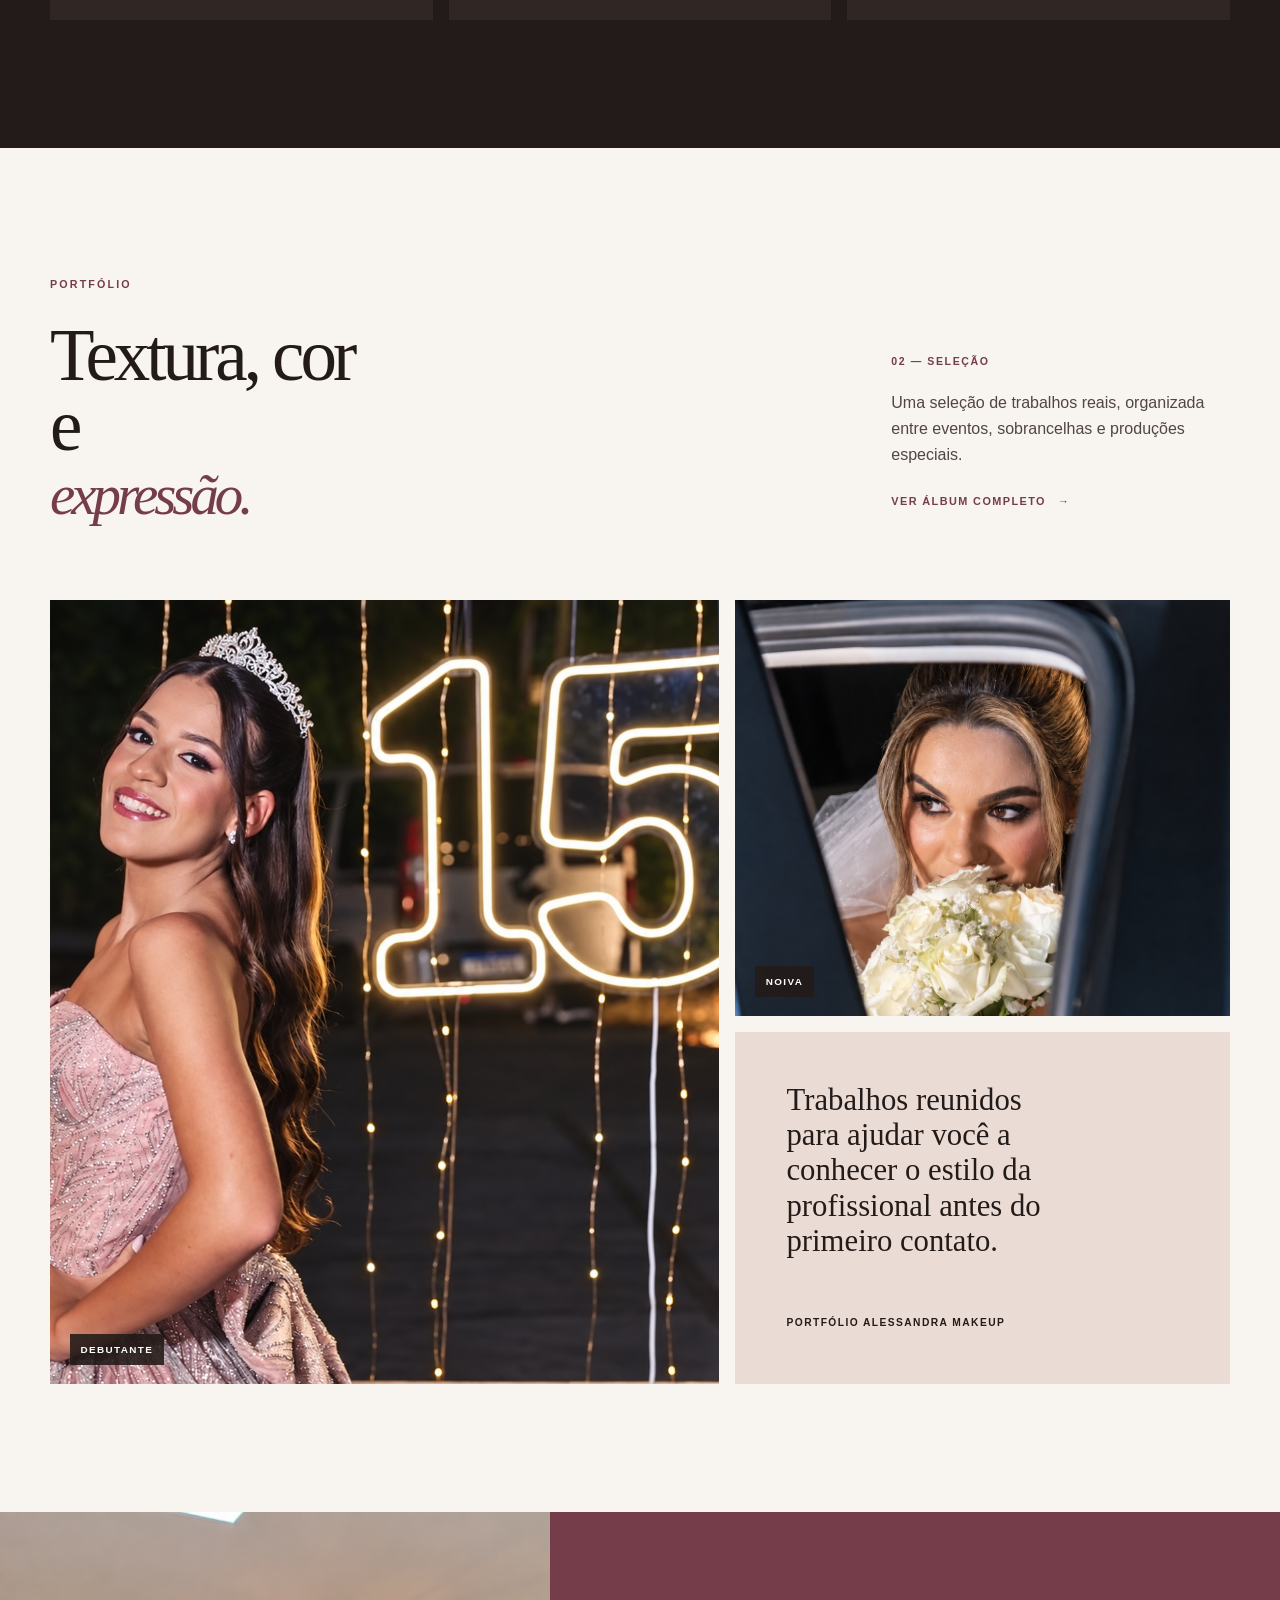
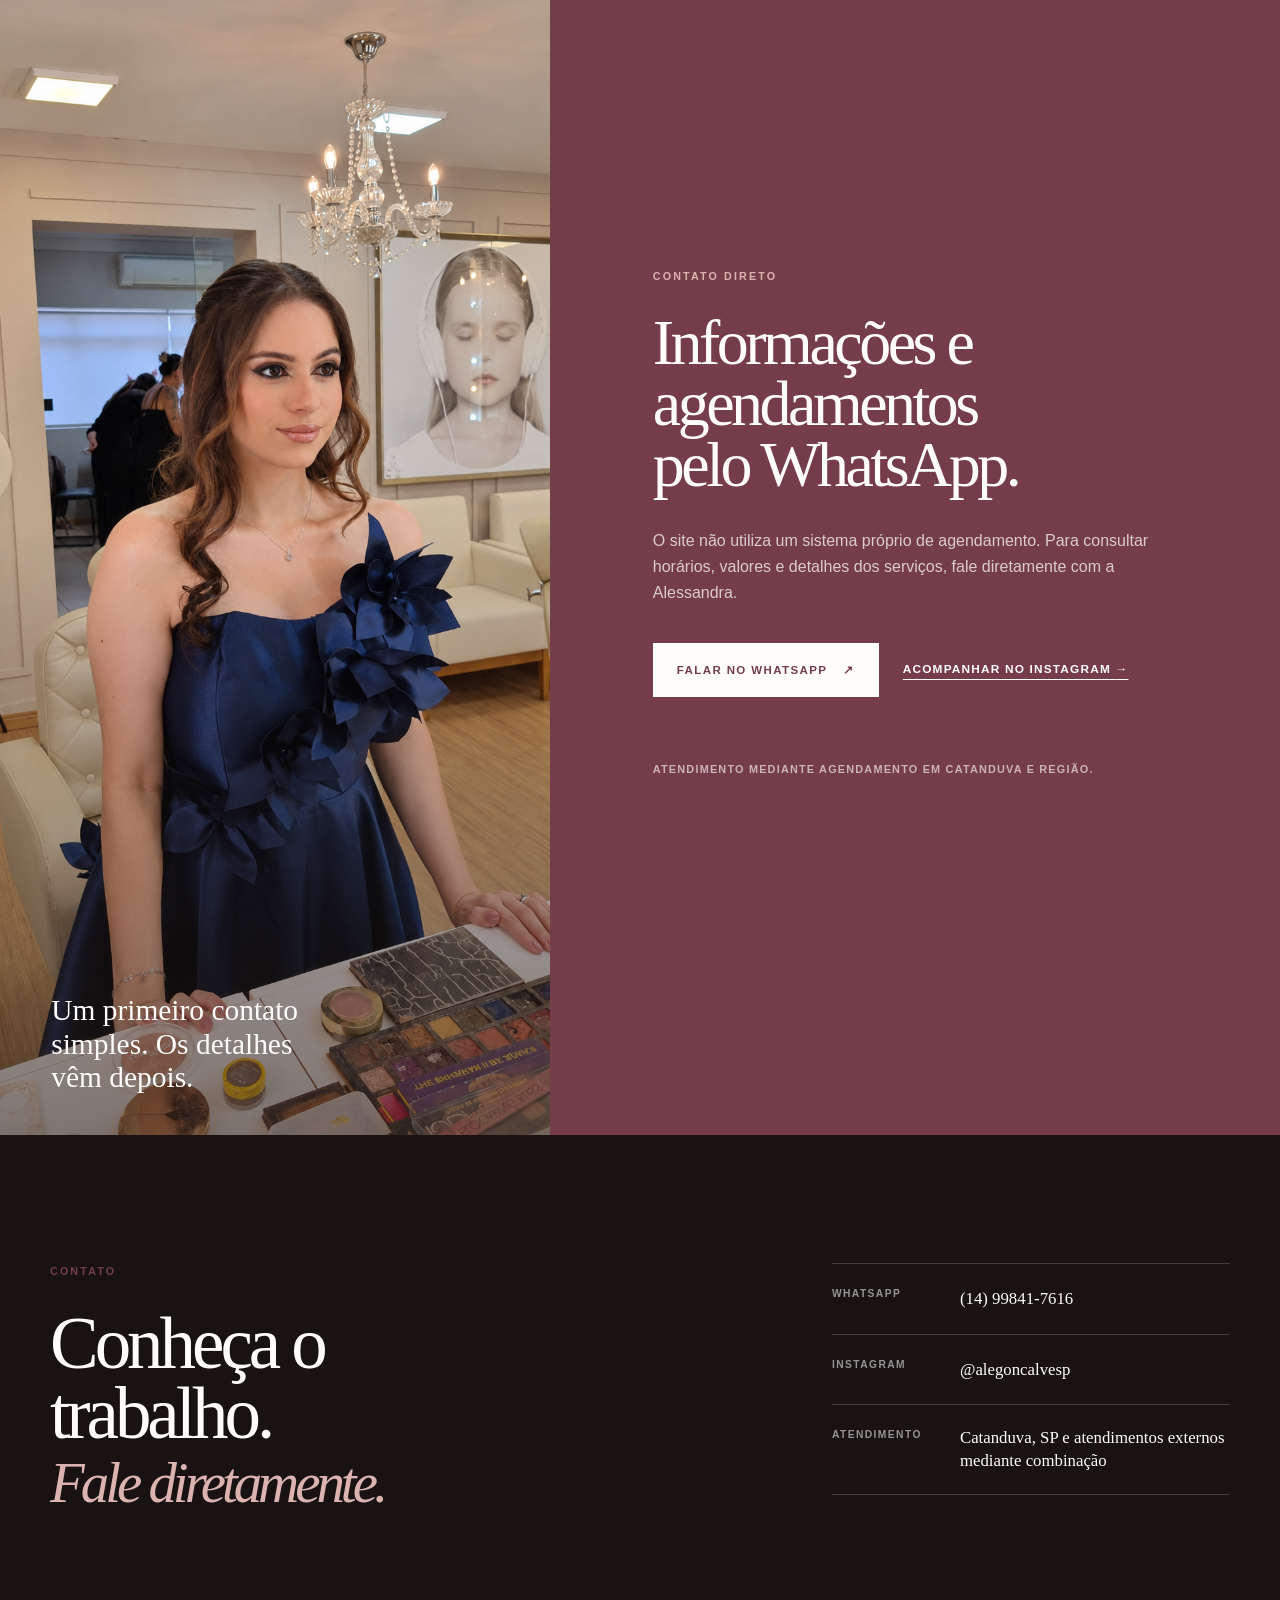
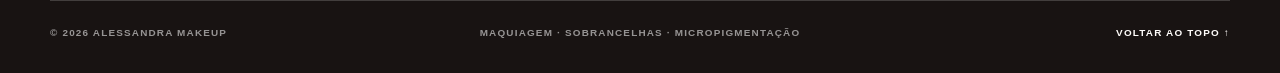
==== commit fb90045a: "Atualiza imagens da página inicial e da seção sobre" ====
--- a/index.html
+++ b/index.html
@@ -44,7 +44,7 @@
 
         <div class="hero-art" data-reveal>
           <figure class="hero-image">
-            <img src="assets/portfolio/maquiagem/maquiagem-01.png" alt="Maquiagem profissional com acabamento iluminado e penteado preso" width="1024" height="1536" />
+            <img src="assets/portfolio/maquiagem/maquiagem-01-sem-texto.png" alt="Maquiagem profissional com acabamento iluminado e penteado preso" width="841" height="1870" />
           </figure>
           <p class="vertical-note">ALESSANDRA MAKEUP · CATANDUVA</p>
           <div class="hero-signature" aria-hidden="true">AG</div>
@@ -63,7 +63,7 @@
         <div class="section-number" aria-hidden="true">01</div>
         <div class="about-image-wrap" data-reveal>
           <figure class="about-image">
-            <img src="assets/portfolio/maquiagem/maquiagem-22.png" alt="Produção de maquiagem profissional em tons rosados" width="1024" height="1536" />
+            <img src="assets/alessandra-goncalves-retrato.png" alt="Retrato de Alessandra Gonçalves" width="1087" height="1447" />
           </figure>
           <span class="image-caption">Retrato e bastidores</span>
         </div>
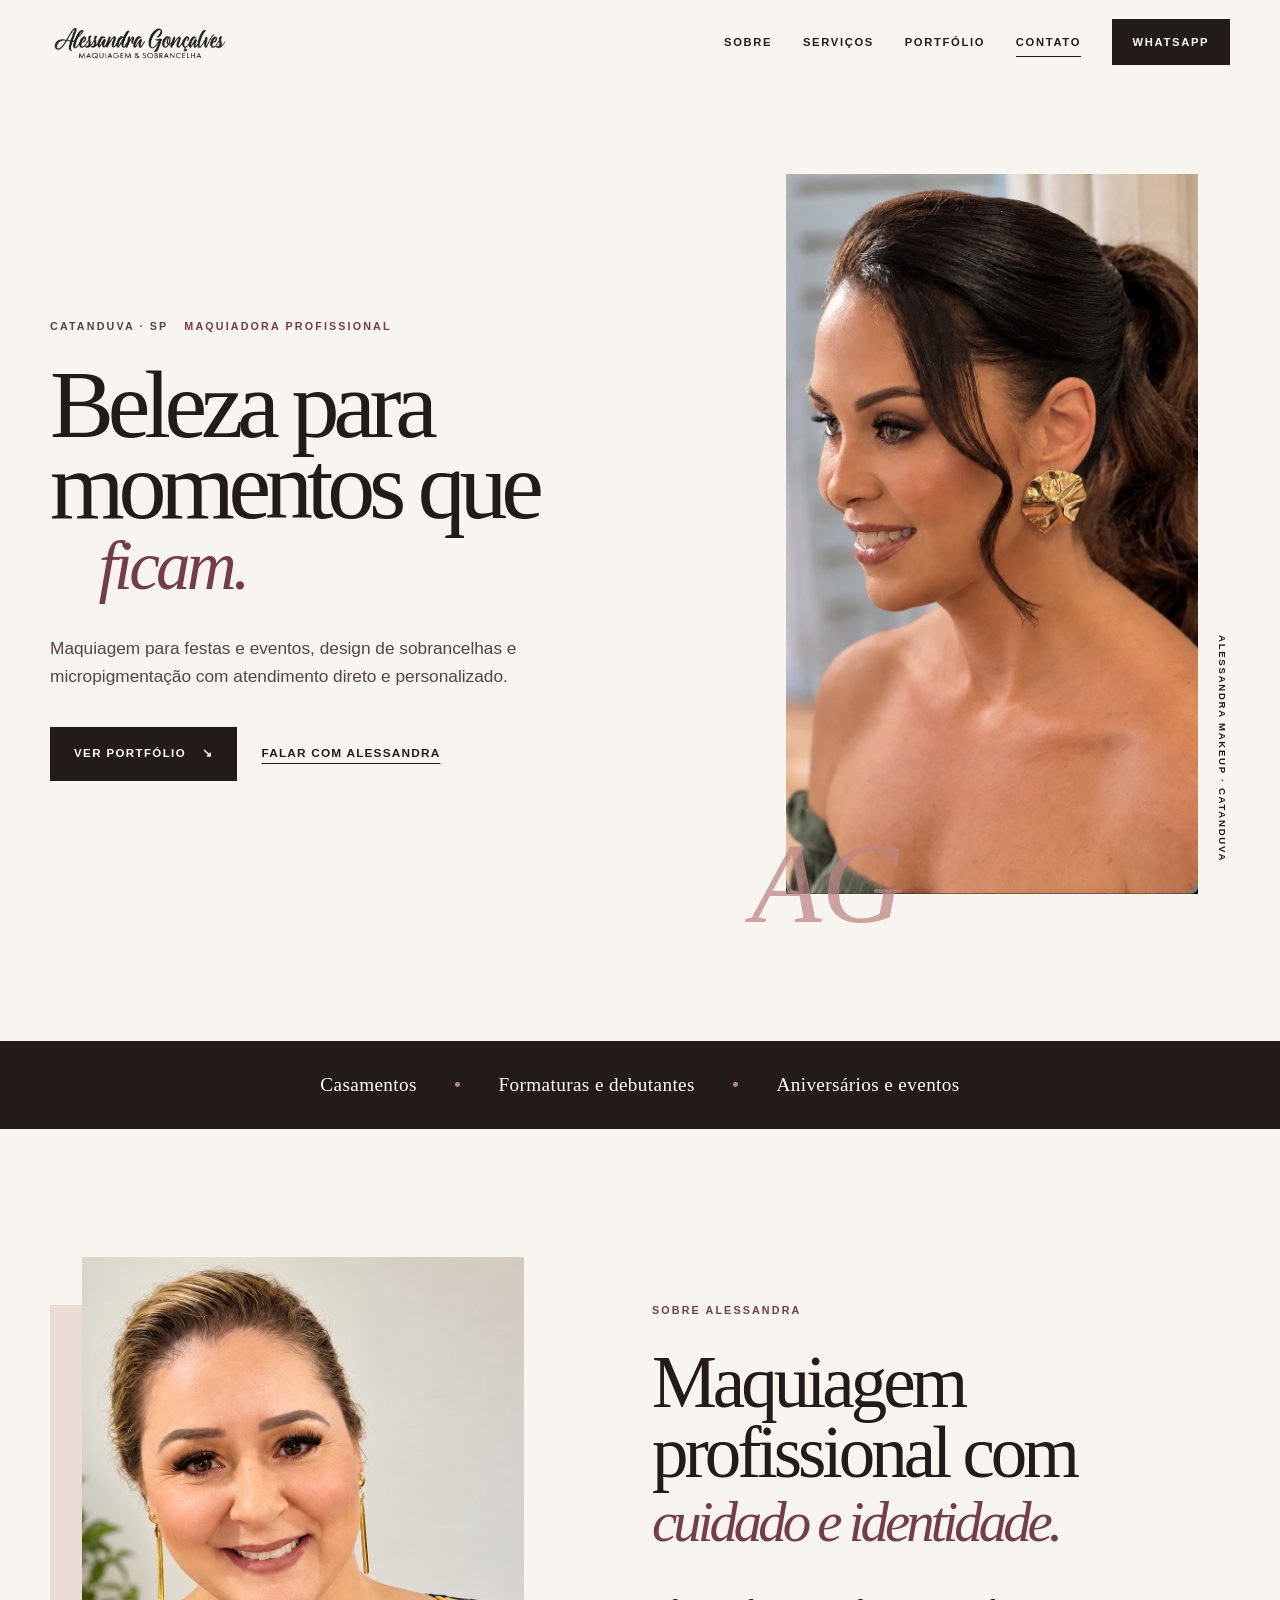
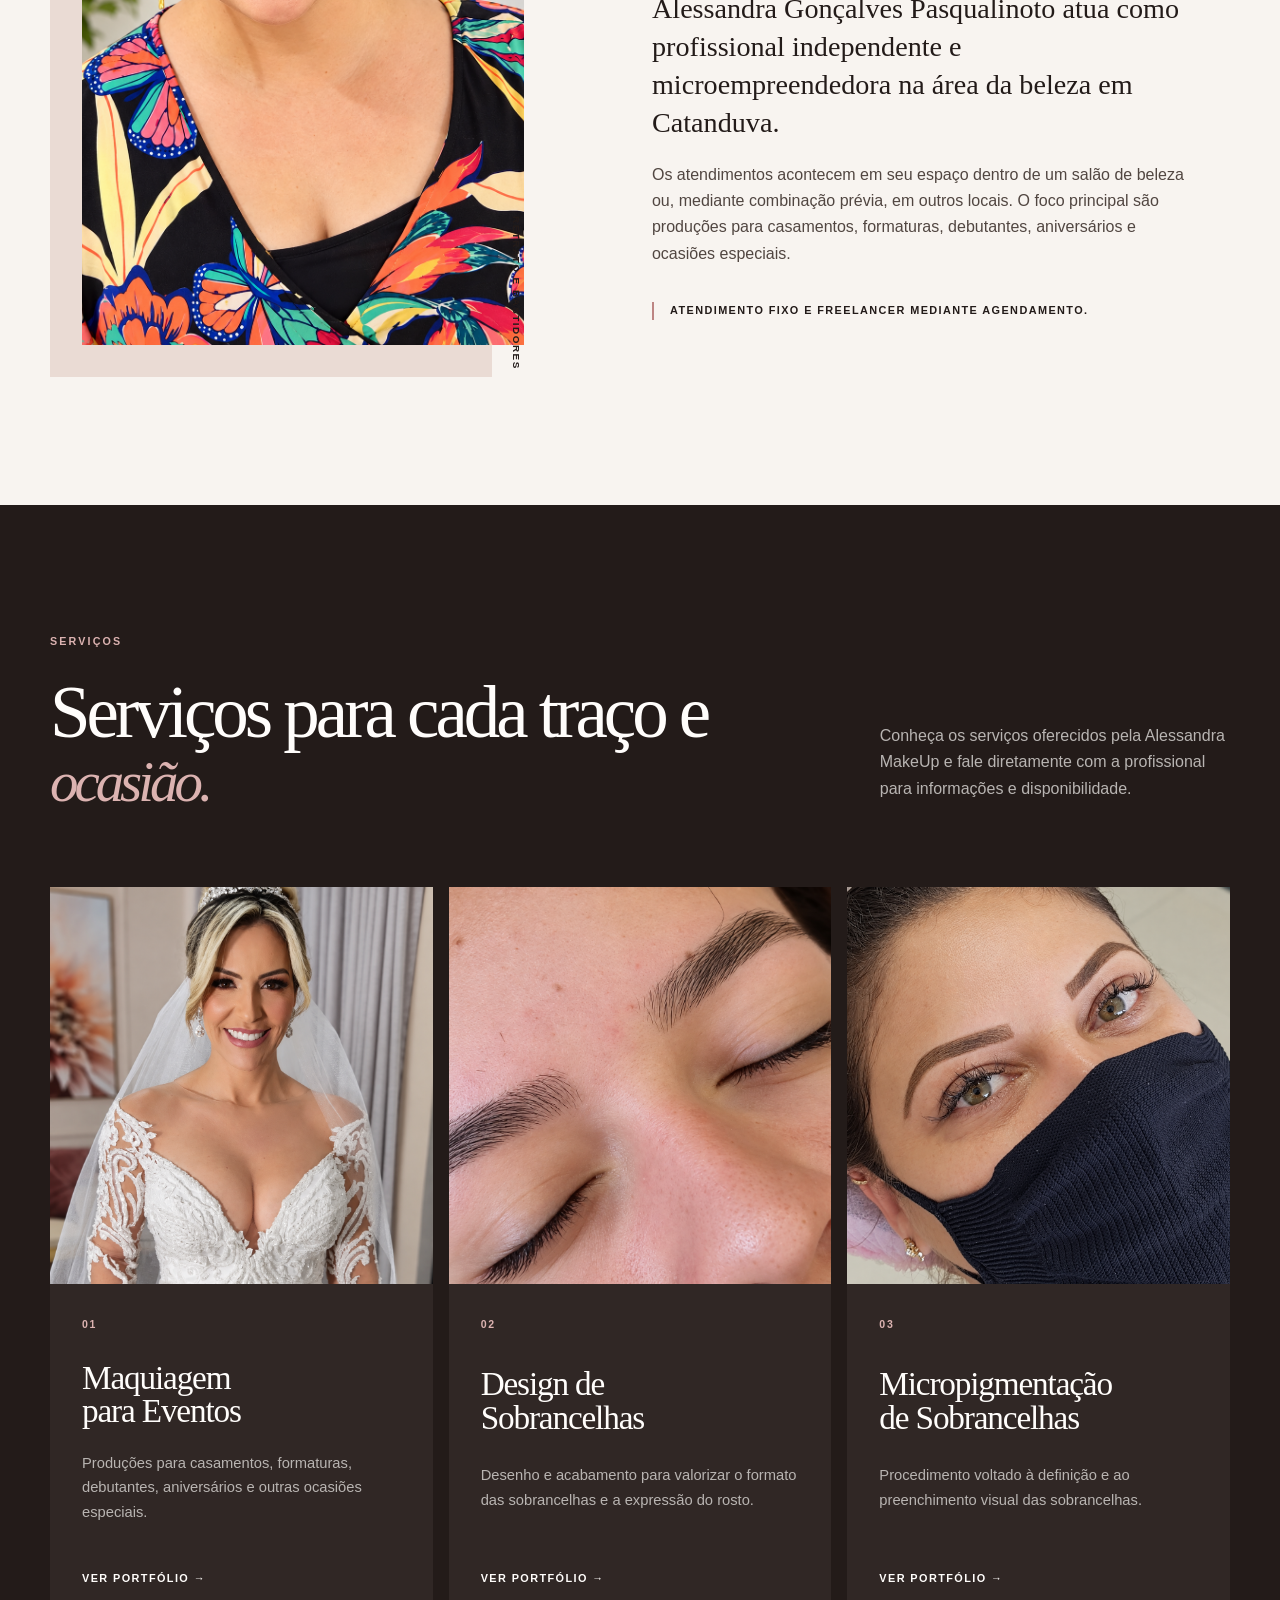
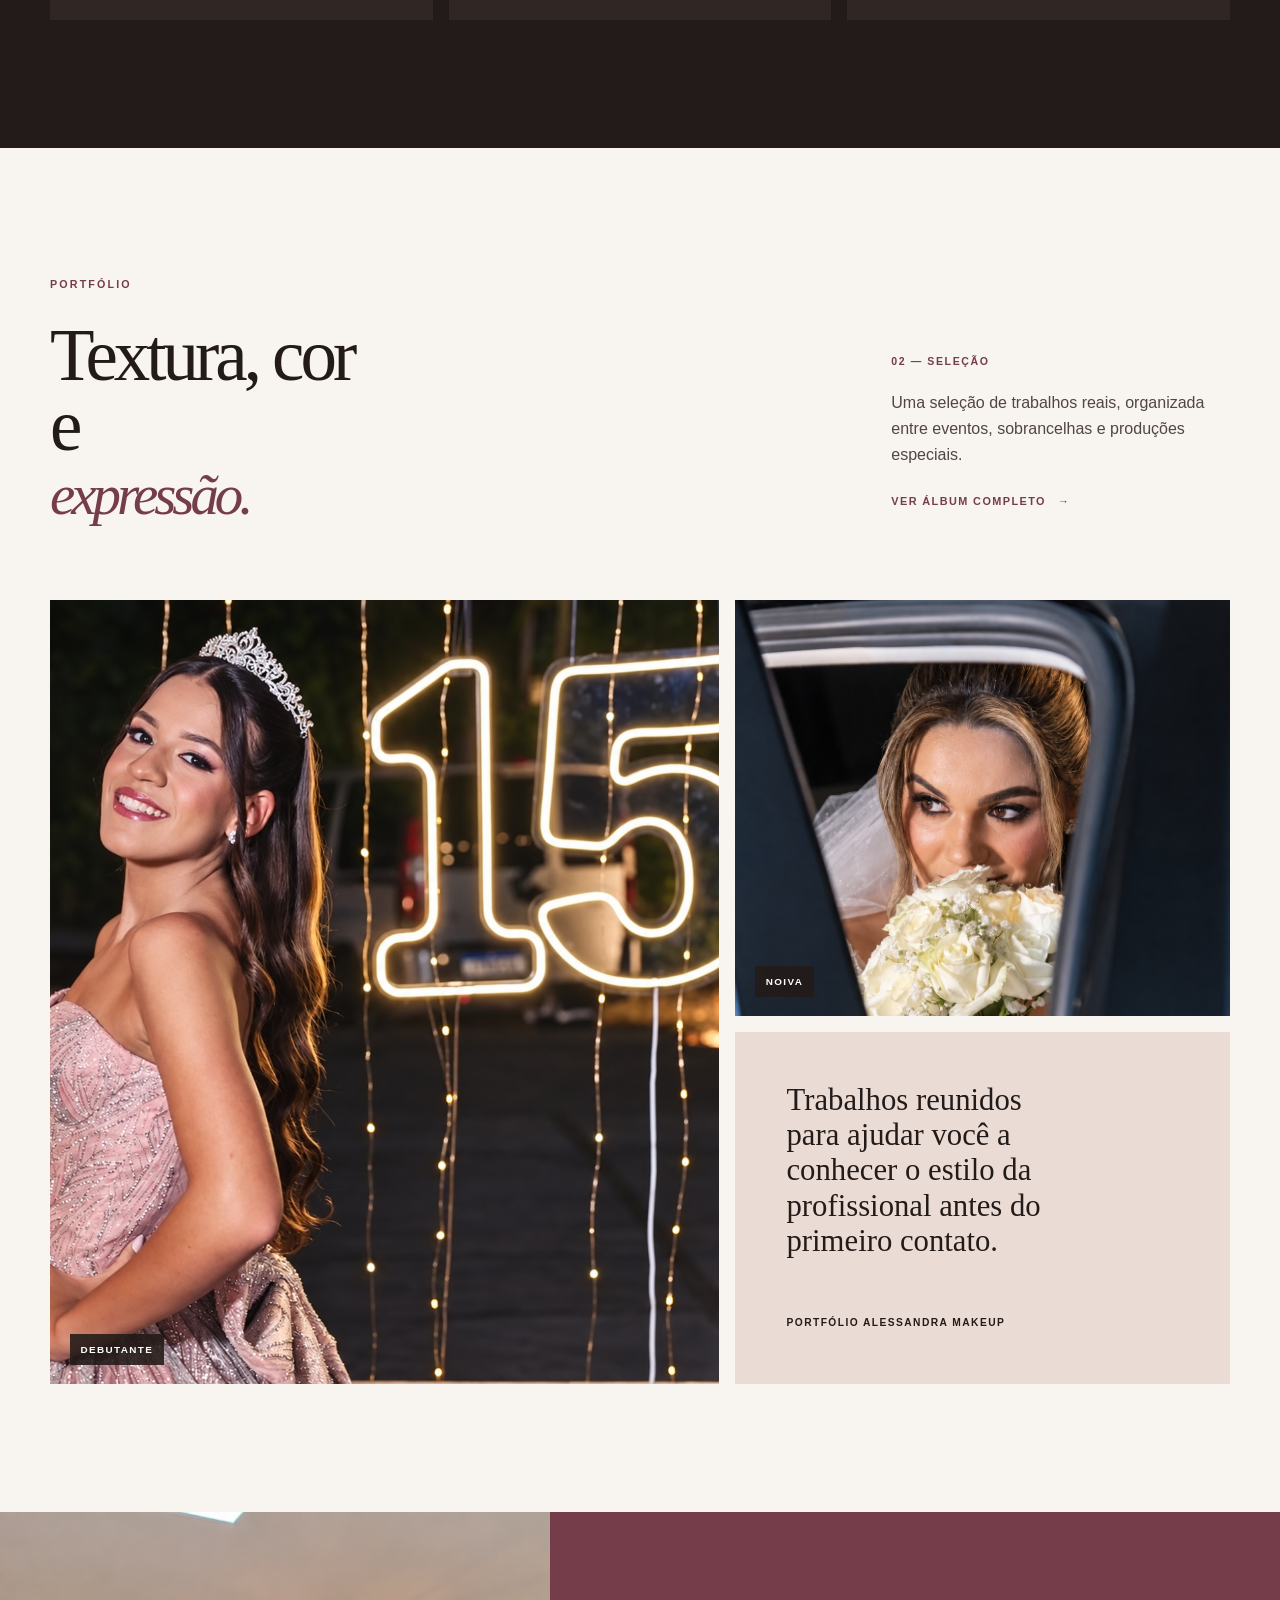
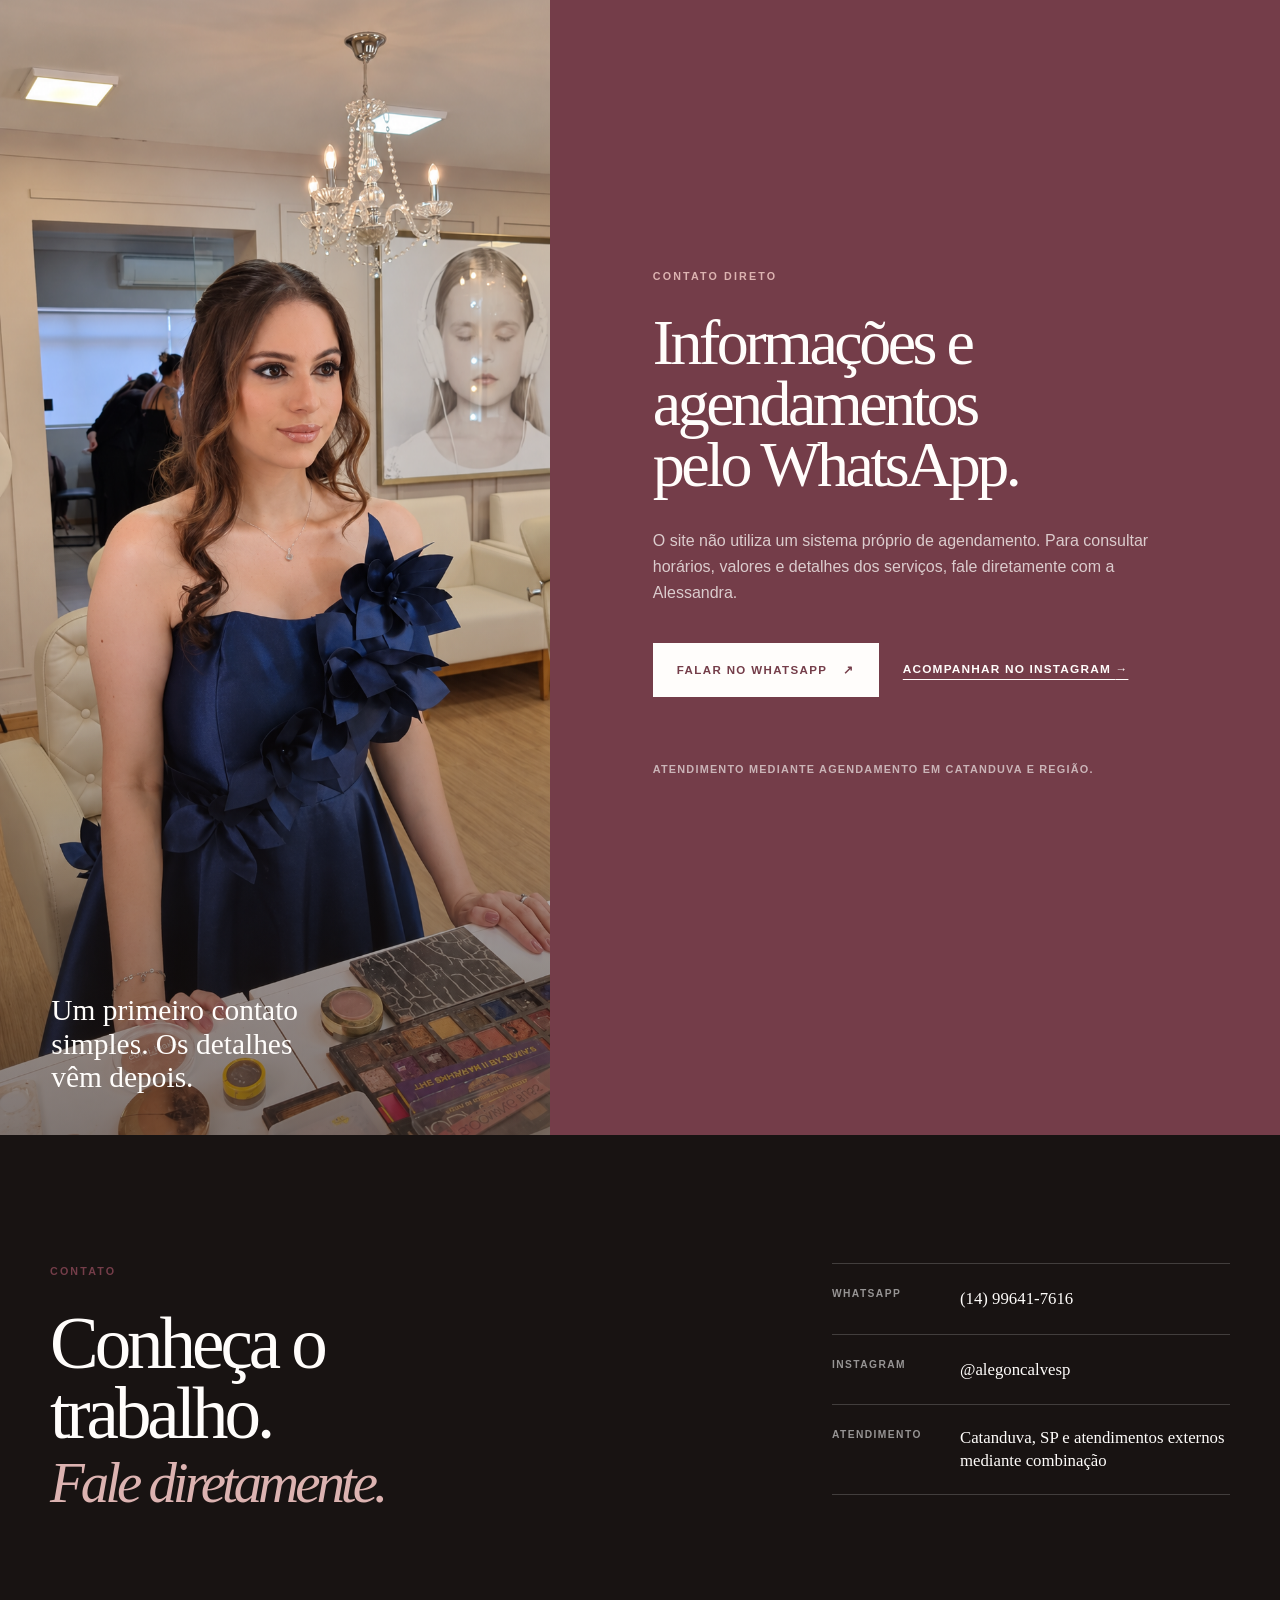
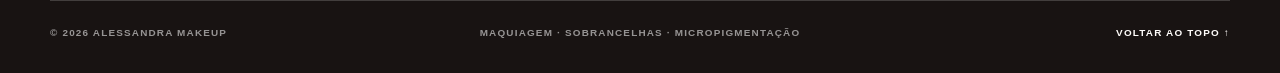
==== commit 887ddf80: "Corrige número de contato do WhatsApp" ====
--- a/index.html
+++ b/index.html
@@ -26,7 +26,7 @@
         <a href="#servicos">Serviços</a>
         <a href="#portfolio">Portfólio</a>
         <a href="#contato">Contato</a>
-        <a class="nav-cta" href="https://wa.me/5514998417616?text=Ol%C3%A1%20Alessandra%2C%20vim%20pelo%20site%20e%20gostaria%20de%20saber%20mais%20sobre%20os%20servi%C3%A7os." target="_blank" rel="noopener noreferrer">WhatsApp</a>
+        <a class="nav-cta" href="https://wa.me/5514996417616?text=Ol%C3%A1%20Alessandra%2C%20vim%20pelo%20site%20e%20gostaria%20de%20saber%20mais%20sobre%20os%20servi%C3%A7os." target="_blank" rel="noopener noreferrer">WhatsApp</a>
       </nav>
     </header>
 
@@ -161,7 +161,7 @@
           <h2 id="booking-title">Informações e agendamentos pelo WhatsApp.</h2>
           <p class="contact-copy">O site não utiliza um sistema próprio de agendamento. Para consultar horários, valores e detalhes dos serviços, fale diretamente com a Alessandra.</p>
           <div class="contact-actions">
-            <a class="button button-light" href="https://wa.me/5514998417616?text=Ol%C3%A1%20Alessandra%2C%20vim%20pelo%20site%20e%20gostaria%20de%20saber%20mais%20sobre%20os%20servi%C3%A7os." data-contact="whatsapp" target="_blank" rel="noopener noreferrer">Falar no WhatsApp <span aria-hidden="true">↗</span></a>
+            <a class="button button-light" href="https://wa.me/5514996417616?text=Ol%C3%A1%20Alessandra%2C%20vim%20pelo%20site%20e%20gostaria%20de%20saber%20mais%20sobre%20os%20servi%C3%A7os." data-contact="whatsapp" target="_blank" rel="noopener noreferrer">Falar no WhatsApp <span aria-hidden="true">↗</span></a>
             <a class="instagram-link" href="https://www.instagram.com/alegoncalvesp/" data-contact="instagram" target="_blank" rel="noopener noreferrer">Acompanhar no Instagram <span aria-hidden="true">→</span></a>
           </div>
           <p class="form-status" id="contact-status" role="status" aria-live="polite"></p>
@@ -177,7 +177,7 @@
           <h2 id="contact-title">Conheça o trabalho. <em>Fale diretamente.</em></h2>
         </div>
         <div class="contact-list" data-reveal>
-          <div><span>WhatsApp</span><a href="https://wa.me/5514998417616?text=Ol%C3%A1%20Alessandra%2C%20vim%20pelo%20site%20e%20gostaria%20de%20saber%20mais%20sobre%20os%20servi%C3%A7os." target="_blank" rel="noopener noreferrer"><strong>(14) 99841-7616</strong></a></div>
+          <div><span>WhatsApp</span><a href="https://wa.me/5514996417616?text=Ol%C3%A1%20Alessandra%2C%20vim%20pelo%20site%20e%20gostaria%20de%20saber%20mais%20sobre%20os%20servi%C3%A7os." target="_blank" rel="noopener noreferrer"><strong>(14) 99641-7616</strong></a></div>
           <div><span>Instagram</span><a href="https://www.instagram.com/alegoncalvesp/" target="_blank" rel="noopener noreferrer"><strong>@alegoncalvesp</strong></a></div>
           <div><span>Atendimento</span><strong>Catanduva, SP e atendimentos externos mediante combinação</strong></div>
         </div>
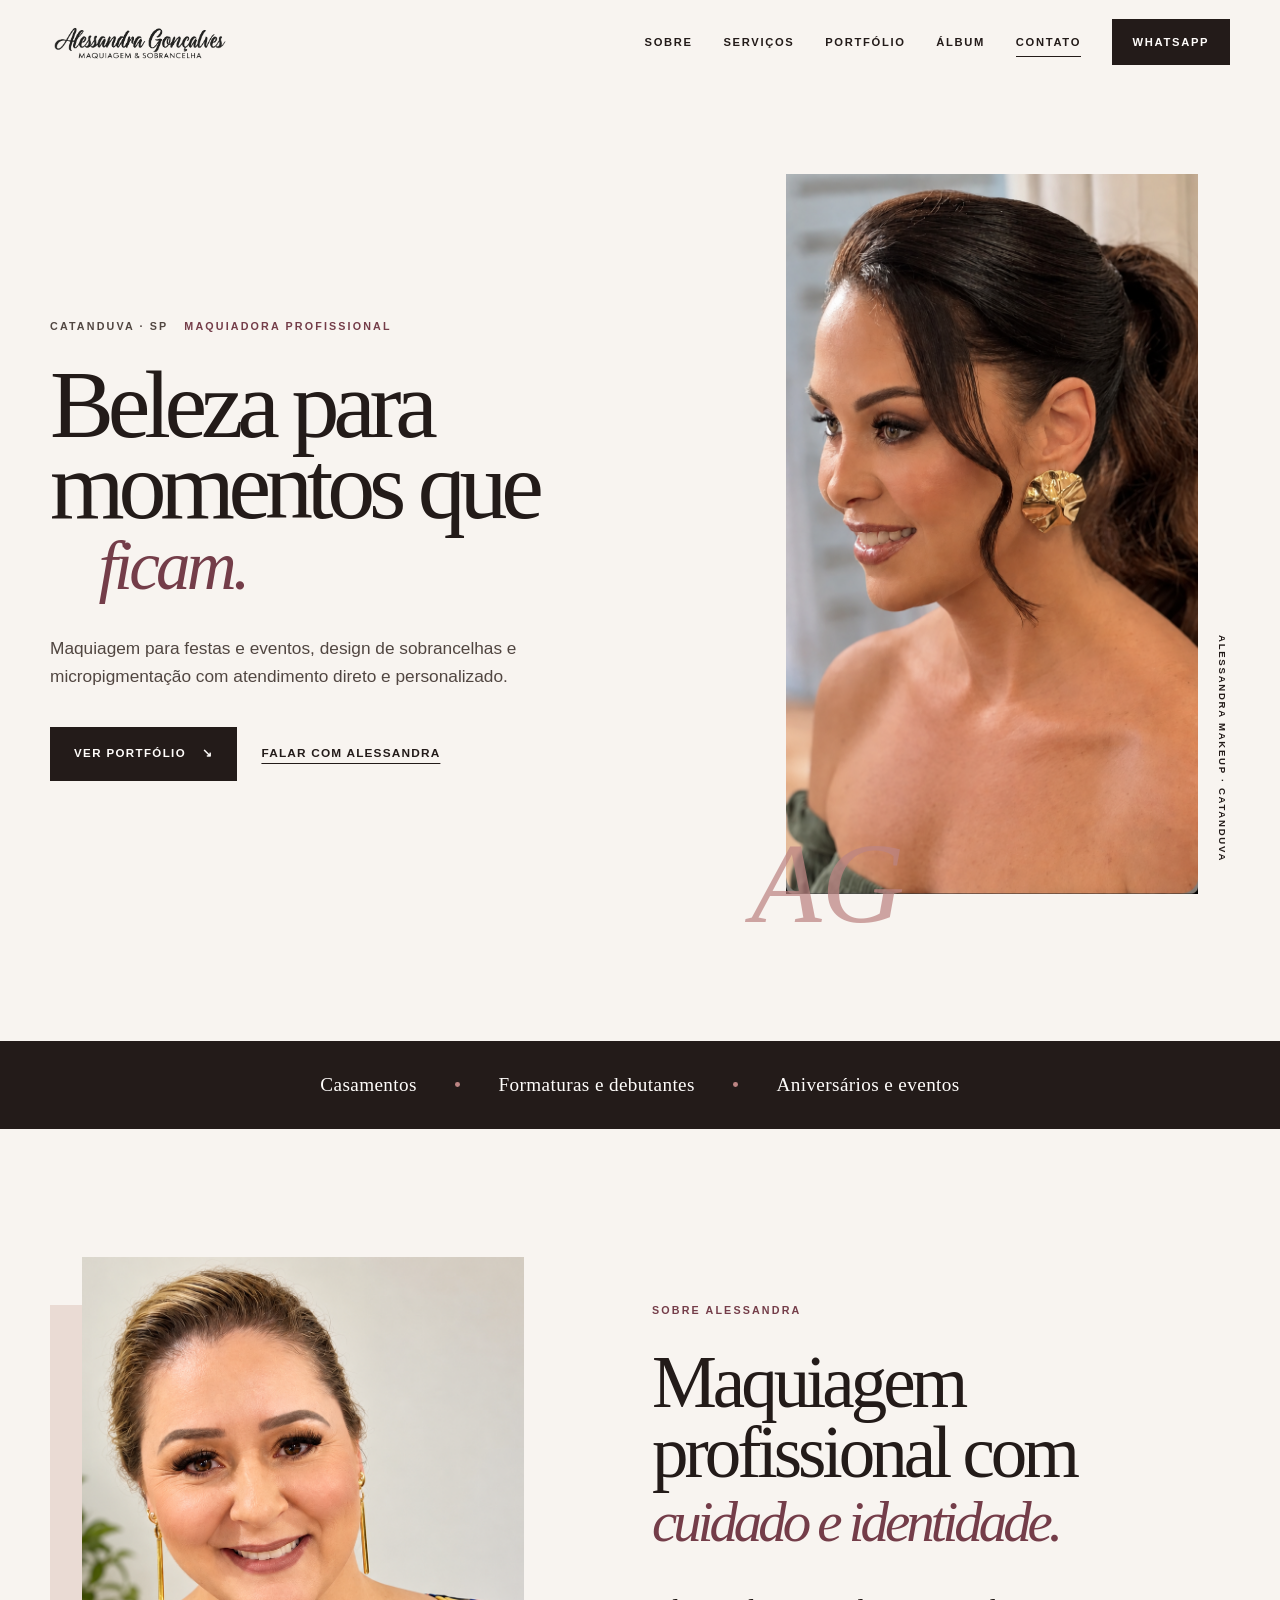
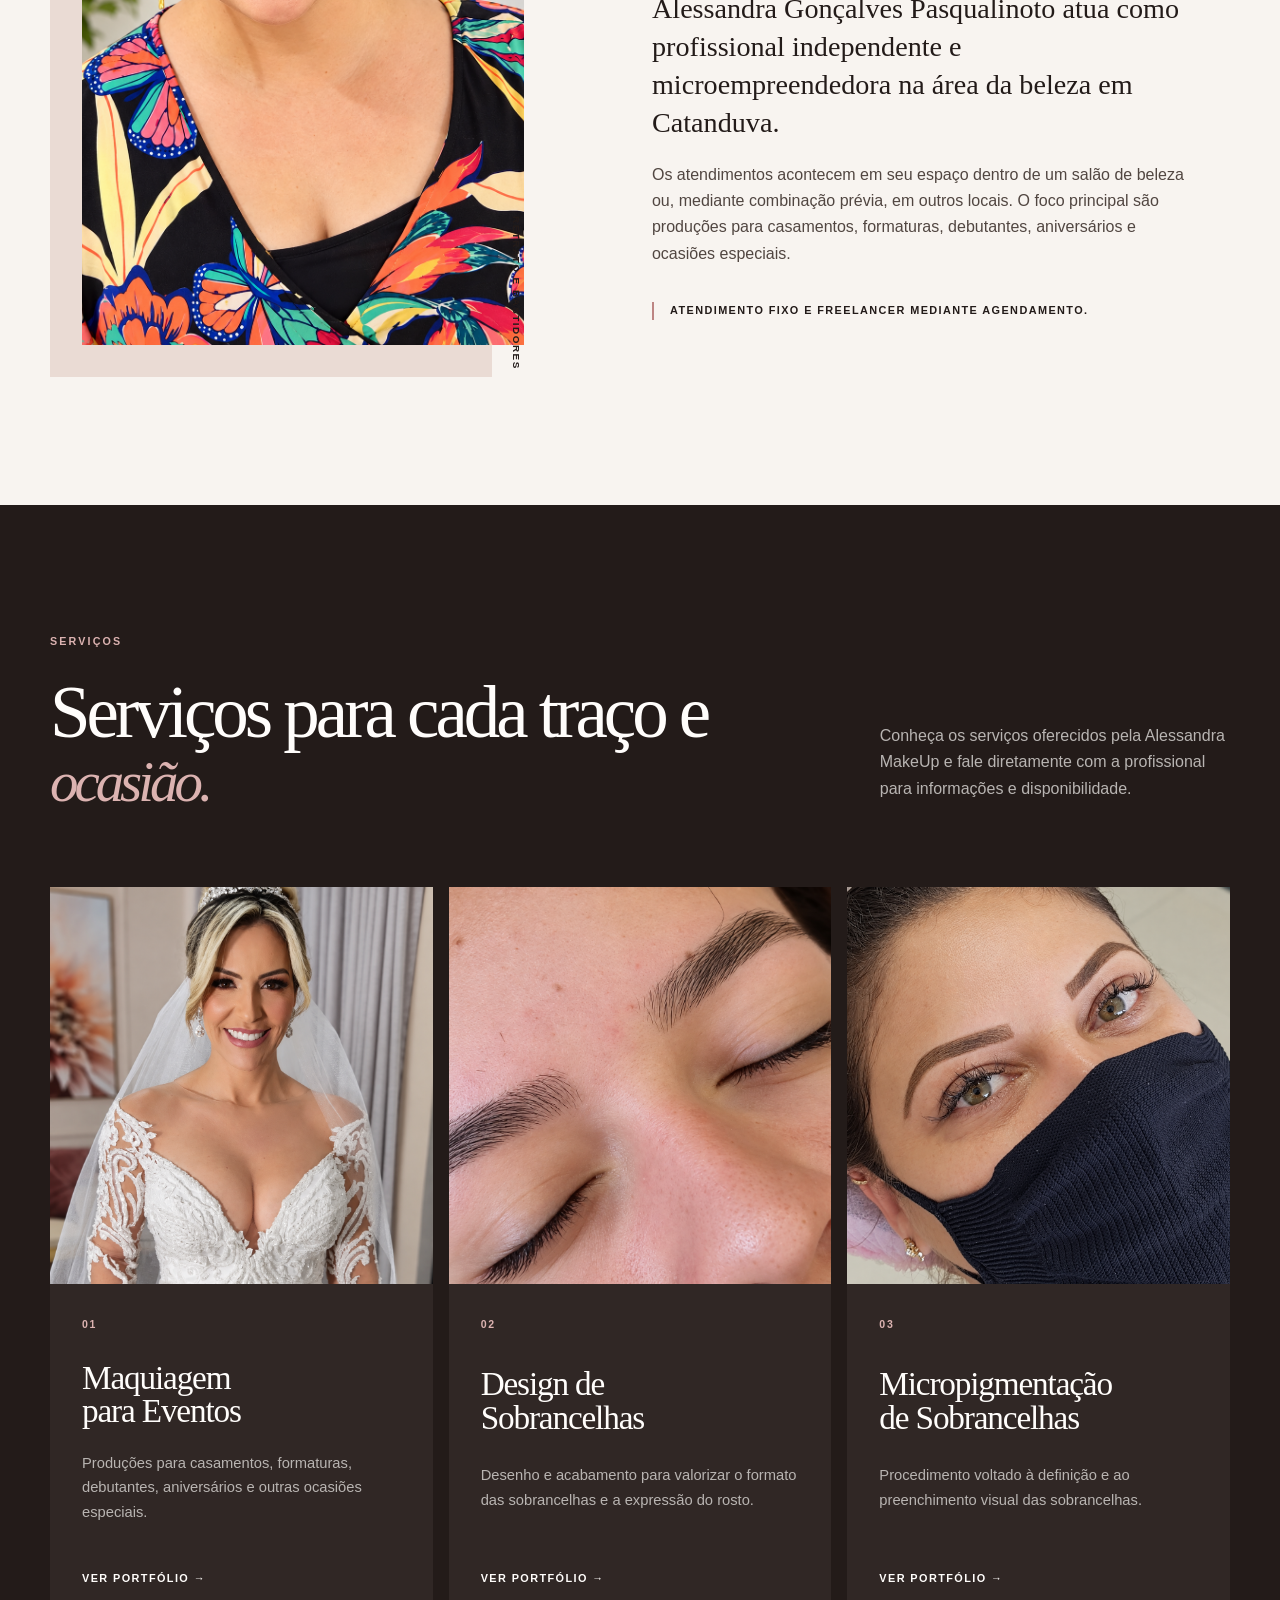
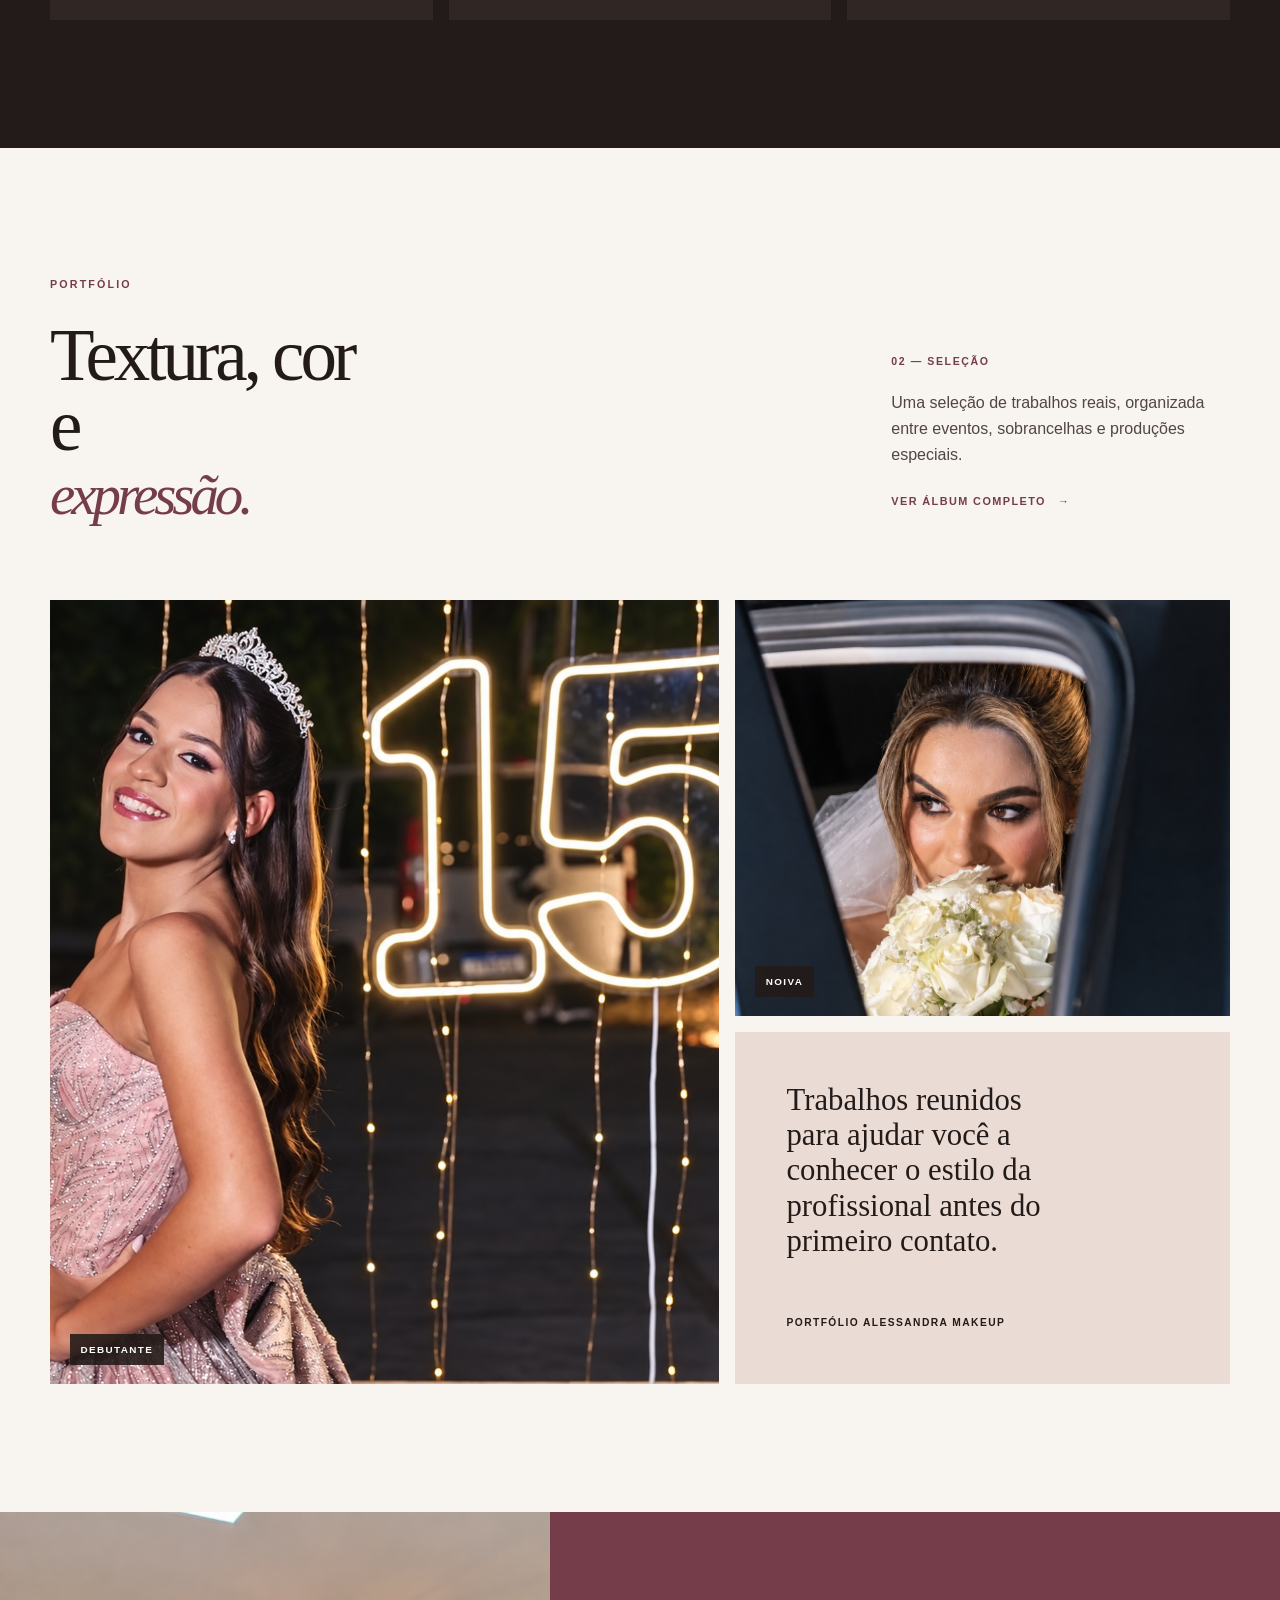
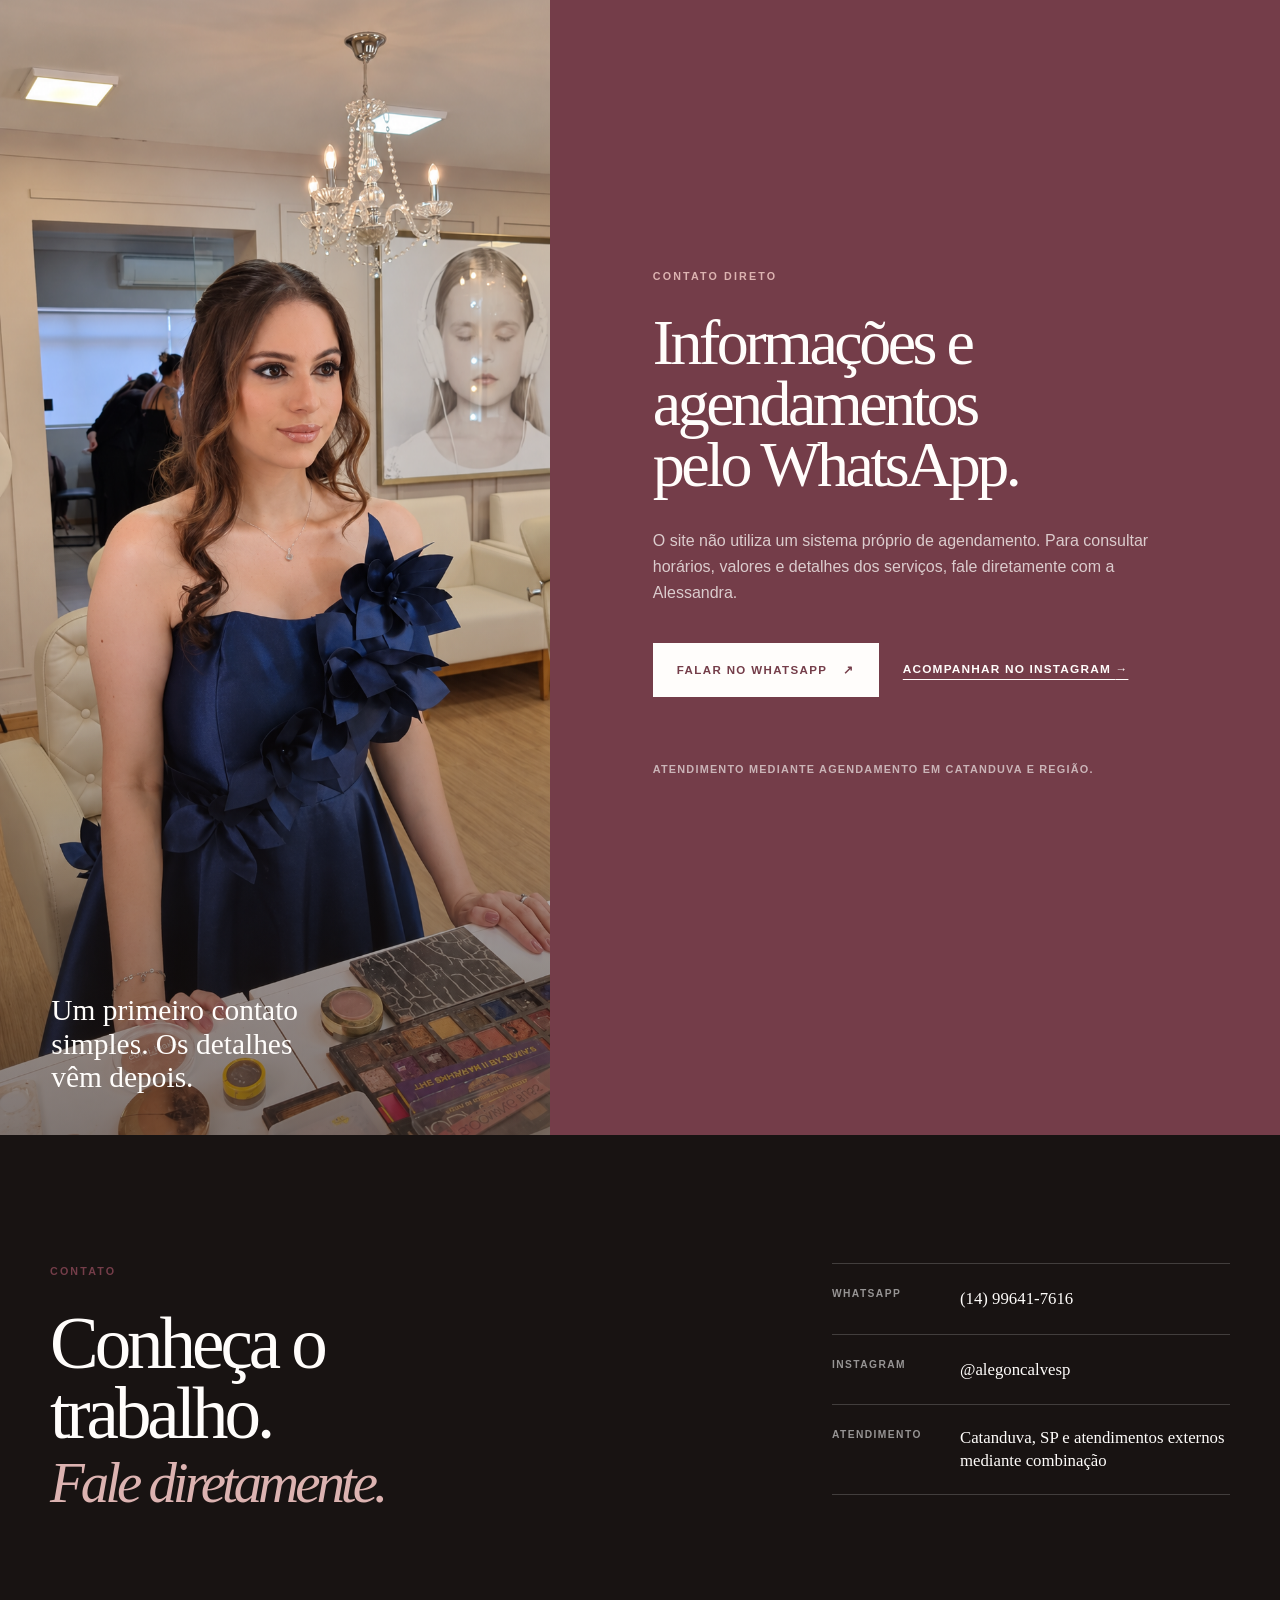
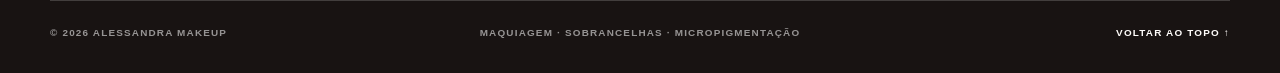
==== commit e61154e1: "Adiciona álbum ao menu principal" ====
--- a/index.html
+++ b/index.html
@@ -5,6 +5,7 @@
     <meta name="viewport" content="width=device-width, initial-scale=1.0" />
     <meta name="description" content="Portfólio da Alessandra MakeUp — maquiagem profissional, design de sobrancelhas e micropigmentação em Catanduva, SP." />
     <meta name="theme-color" content="#eadbd3" />
+    <link rel="canonical" href="https://alessandramakeup.kauanystudio.com.br/" />
     <link rel="icon" type="image/svg+xml" href="data:image/svg+xml,%3Csvg xmlns='http://www.w3.org/2000/svg' viewBox='0 0 64 64'%3E%3Crect width='64' height='64' rx='16' fill='%23201512'/%3E%3Cpath d='M17 46 28.5 17h7L47 46h-8l-2-6.5H27L25 46Zm12-13h6l-3-9Z' fill='%23f7f0ea'/%3E%3C/svg%3E" />
     <title>Alessandra MakeUp | Maquiagem profissional em Catanduva</title>
     <link rel="stylesheet" href="styles.css?v=5" />
@@ -25,6 +26,7 @@
         <a href="#sobre">Sobre</a>
         <a href="#servicos">Serviços</a>
         <a href="#portfolio">Portfólio</a>
+        <a href="galeria.html">Álbum</a>
         <a href="#contato">Contato</a>
         <a class="nav-cta" href="https://wa.me/5514996417616?text=Ol%C3%A1%20Alessandra%2C%20vim%20pelo%20site%20e%20gostaria%20de%20saber%20mais%20sobre%20os%20servi%C3%A7os." target="_blank" rel="noopener noreferrer">WhatsApp</a>
       </nav>
@@ -86,7 +88,7 @@
         </div>
 
         <div class="service-grid section-shell">
-          <a class="service-card" href="maquiagem.html?v=4" data-reveal aria-label="Conhecer maquiagem para eventos">
+          <a class="service-card" href="maquiagem.html" data-reveal aria-label="Conhecer maquiagem para eventos">
             <div class="service-image service-image-one" aria-hidden="true"><img src="assets/portfolio/maquiagem/maquiagem-14.png" alt="" width="1024" height="1536" /></div>
             <div class="service-card-content">
               <span class="service-index">01</span><h3>Maquiagem<br />para Eventos</h3>
@@ -95,7 +97,7 @@
             </div>
           </a>
 
-          <a class="service-card" href="design-sobrancelhas.html?v=4" data-reveal aria-label="Conhecer design de sobrancelhas">
+          <a class="service-card" href="design-sobrancelhas.html" data-reveal aria-label="Conhecer design de sobrancelhas">
             <div class="service-image service-image-two" aria-hidden="true"><img src="assets/portfolio/design-sobrancelhas/design-03.png" alt="" width="1024" height="1024" /></div>
             <div class="service-card-content">
               <span class="service-index">02</span><h3>Design de<br />Sobrancelhas</h3>
@@ -104,7 +106,7 @@
             </div>
           </a>
 
-          <a class="service-card" href="micropigmentacao.html?v=4" data-reveal aria-label="Conhecer micropigmentação de sobrancelhas">
+          <a class="service-card" href="micropigmentacao.html" data-reveal aria-label="Conhecer micropigmentação de sobrancelhas">
             <div class="service-image service-image-three" aria-hidden="true"><img src="assets/portfolio/micropigmentacao/micropigmentacao-01.png" alt="" width="1024" height="1024" /></div>
             <div class="service-card-content">
               <span class="service-index">03</span><h3>Micropigmentação<br />de Sobrancelhas</h3>
@@ -124,7 +126,7 @@
           <div class="portfolio-intro">
             <span>02 — Seleção</span>
             <p>Uma seleção de trabalhos reais, organizada entre eventos, sobrancelhas e produções especiais.</p>
-            <a class="portfolio-album-link" href="galeria.html?v=1">Ver álbum completo <span aria-hidden="true">→</span></a>
+            <a class="portfolio-album-link" href="galeria.html">Ver álbum completo <span aria-hidden="true">→</span></a>
           </div>
         </div>
 
--- a/styles.css
+++ b/styles.css
@@ -877,6 +877,7 @@
     justify-content: center;
     gap: 1.2rem;
     padding: 6rem 2rem 2rem;
+    overflow-y: auto;
     background: var(--ink);
     opacity: 0;
     pointer-events: none;
@@ -963,6 +964,10 @@
   .album-grid-small figure { height: 31rem; }
 }
 
+@media (max-width: 760px) and (max-height: 600px) {
+  .main-nav { justify-content: flex-start; }
+}
+
 @media (max-width: 420px) {
   .hero h1 { font-size: 3.75rem; }
   .hero-image { height: 30rem; }
